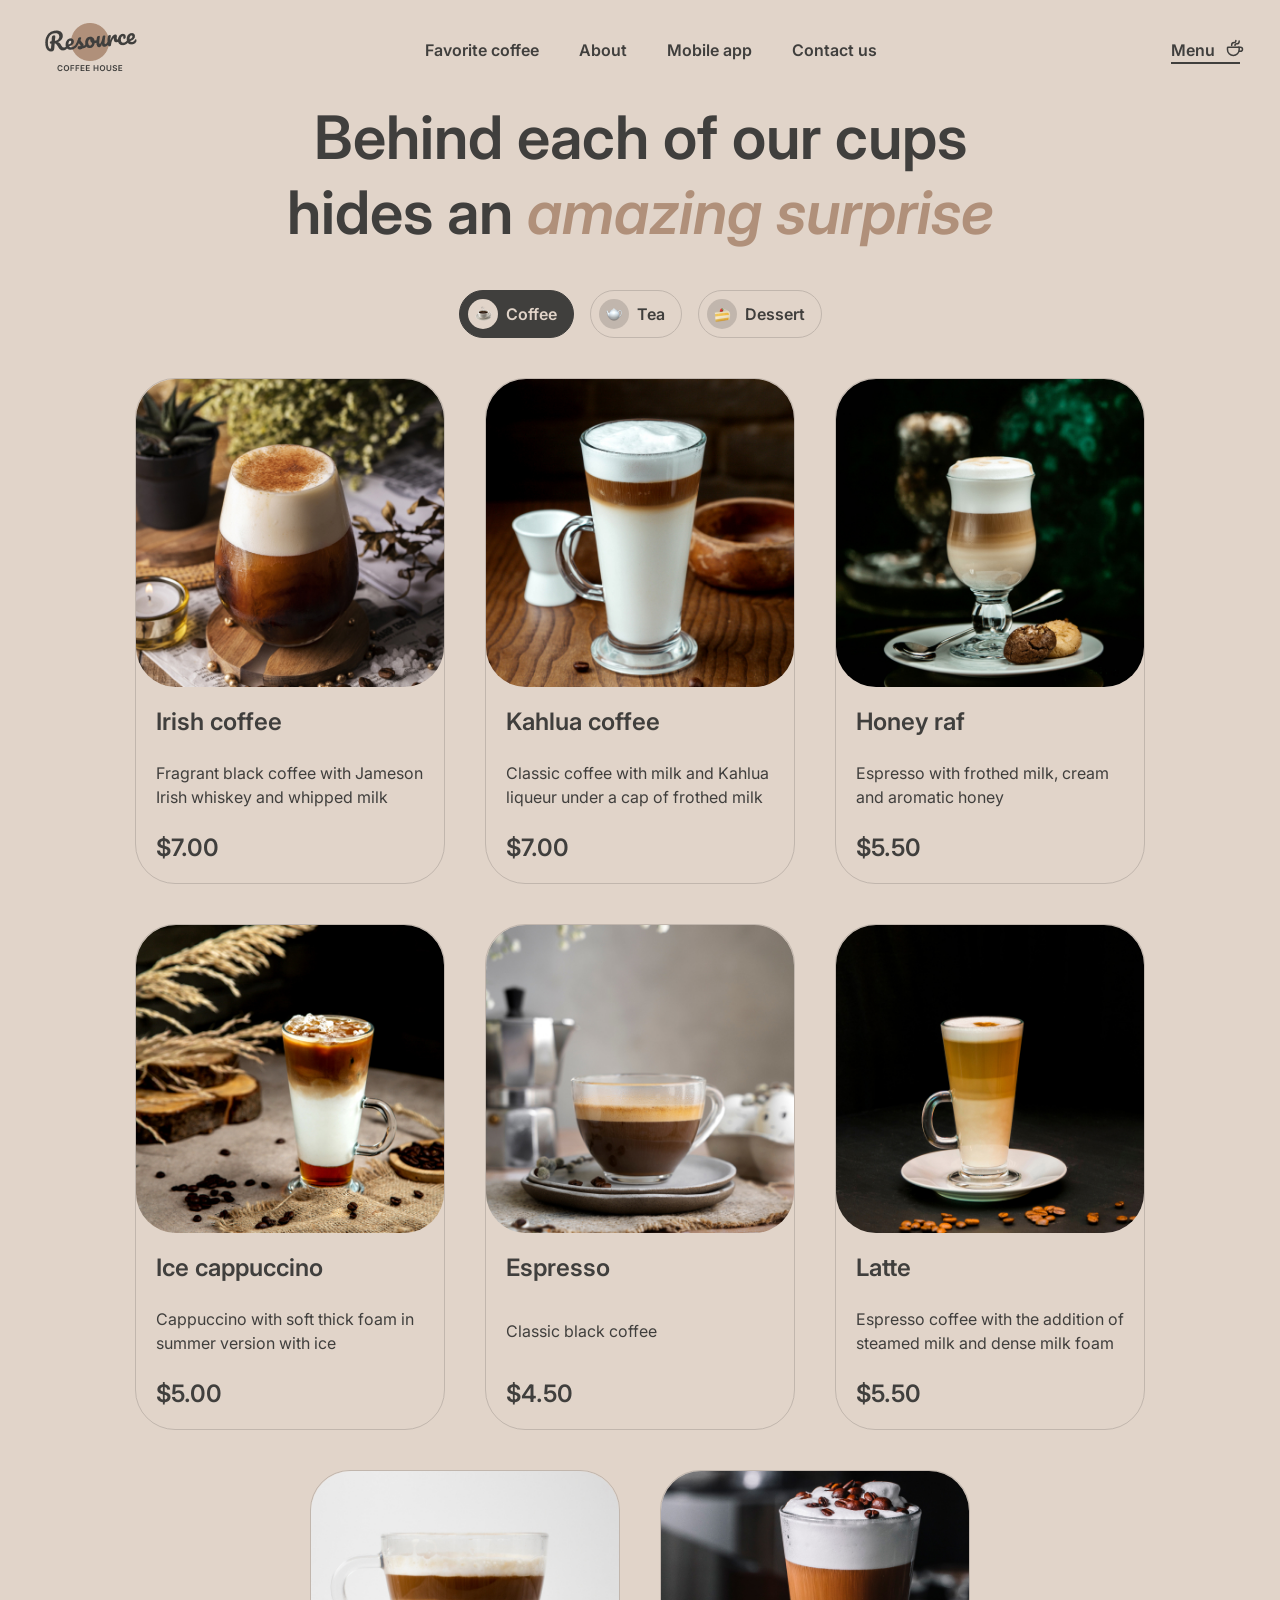
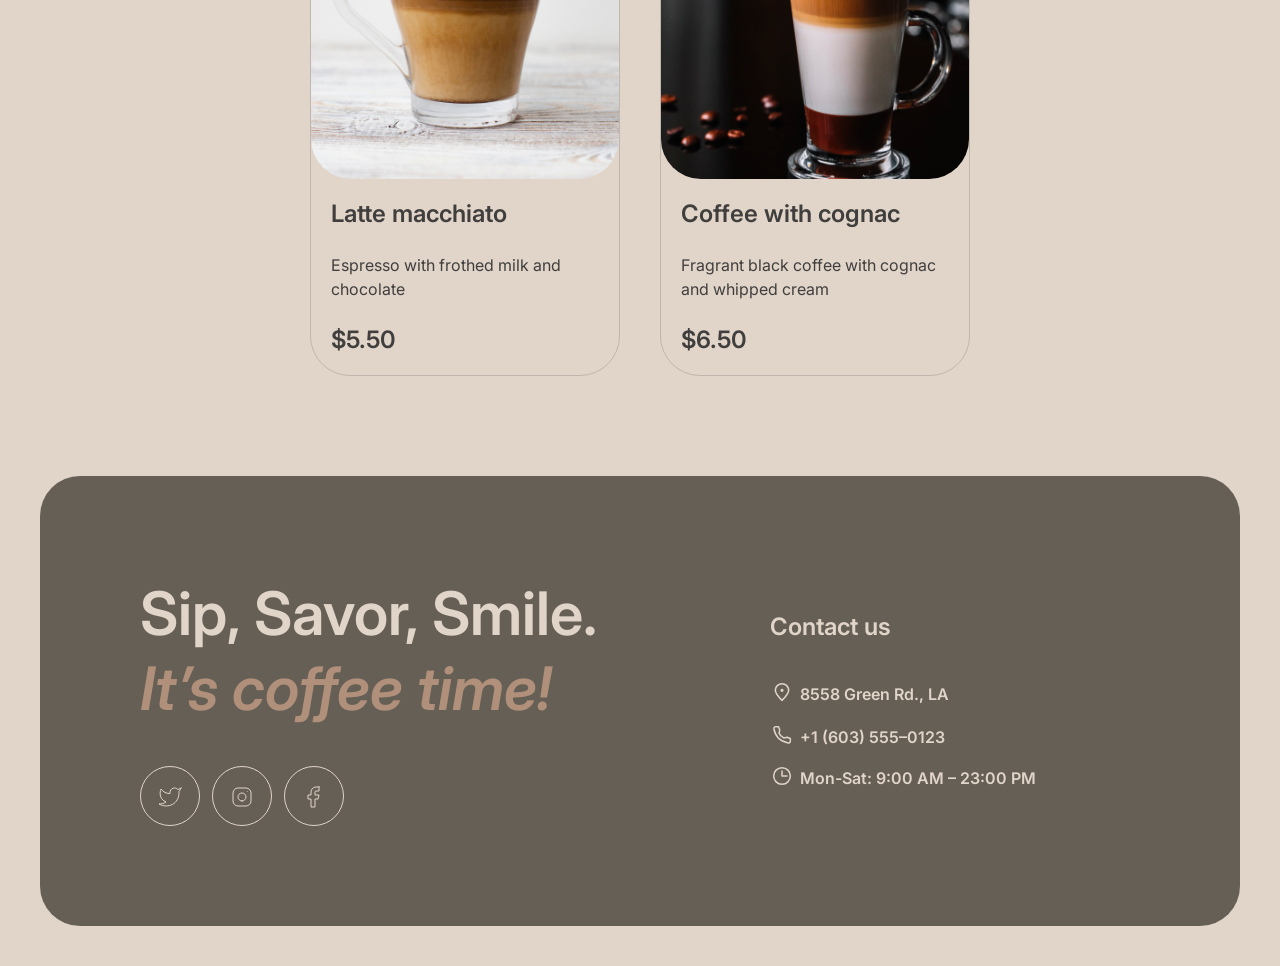
==== coffee-house/menu/index.html @ ae26bc32 "feat: add light theme" ====
<!DOCTYPE html>
<html lang="en">

<head>
    <meta charset="UTF-8">
    <meta name="viewport" content="width=device-width, initial-scale=1.0">
    <link rel="preconnect" href="https://fonts.googleapis.com">
    <link rel="preconnect" href="https://fonts.gstatic.com" crossorigin>
    <link href="https://fonts.googleapis.com/css2?family=Inter:wght@400;600&display=swap" rel="stylesheet">
    <link type="image/x-icon" href="images/favicon.ico" rel="shortcut icon">
    <title>Menu &gt; Coffee</title>
    <link rel="stylesheet" href="css/style.css">
    <link rel="stylesheet" href="css/normalize.css">
</head>

<body>
    <header class="header">
        <div class="container header__inner">
            <a href="../index.html" class="logo">
                <img src="images/logo.png" alt="Main" class="logo__img">
            </a>
            <nav class="menu">
                <ul class="menu__list">
                    <li class="menu__list-item"><a href="../index.html#favorite" class="menu__list-link">Favorite
                            coffee</a></li>
                    <li class="menu__list-item"><a href="../index.html#about" class="menu__list-link">About</a></li>
                    <li class="menu__list-item"><a href="../index.html#app" class="menu__list-link">Mobile app</a></li>
                    <li class="menu__list-item"><a href="#contact" class="menu__list-link">Contact us</a></li>
                </ul>
            </nav>
            <ul class="burger__menu__list">
                <li class="burger__menu__list-item"><a href="../index.html#favorite" class="menu__list-link">Favorite
                        coffee</a></li>
                <li class="burger__menu__list-item"><a href="../index.html#about" class="menu__list-link">About</a></li>
                <li class="burger__menu__list-item"><a href="../index.html#app" class="menu__list-link">Mobile app</a>
                </li>
                <li class="burger__menu__list-item"><a href="#contact" class="menu__list-link">Contact us</a></li>
                <li class="burger__menu__list-item"><a href="./index.html" class="burger__menu-item">Menu <img
                            src="./images/coffee-cup.svg" alt="Cup" class="burger__menu-item-image"></a></li>
            </ul>
            <div class="menu-item-underline">Menu</div>
            <div class="hamburger">
                <div class="hamburger__line"></div>
                <div class="hamburger__line"></div>
            </div>
        </div>
    </header>
    <main class="main">
        <section class="main-offer">
            <div class="container">
                <div class="main-offer__content">
                    <div class="main-offer__content-item">
                        <h1 class="main-offer__title">Behind each of our cups hides an <span
                                class="important__title">amazing surprise</span></h1>
                    </div>
                    <div class="main-offer__content-item">
                        <div class="main-offer__content-item-tab-active coffee">
                            <div class="main-offer__content-item-tab-image-active"><img src="images/tab-item1.png"
                                    alt="Coffee"></div>
                            <div class="main-offer__content-item-text-active">Coffee</div>
                        </div>
                        <div class="main-offer__content-item-tab tea">
                            <div class="main-offer__content-item-tab-image">
                                <img src="images/tab-item2.png" alt="Tea">
                            </div>
                            <div class="main-offer__content-item-text">Tea</div>
                        </div>
                        <div class="main-offer__content-item-tab dessert">
                            <div class="main-offer__content-item-tab-image">
                                <img src="images/tab-item3.png" alt="Dessert">
                            </div>
                            <div class="main-offer__content-item-text">Dessert</div>
                        </div>
                    </div>
                </div>
            </div>
        </section>

        <section class="category">
            <div class="ref-navigation">
                <h2>category</h2>
            </div>
            <div class="container category__contents">
                <div class="category__content category__content-hide"> <!--
                    <div class="category__content-item">
                        <img class="category__content-item-image" src="images/coffee-1.jpg" alt="Product Image">
                        <div class="category__content-item-text">
                            <div class="category__content-item-title">Irish coffee</div>
                            <div class="category__content-item-description">Fragrant black coffee with Jameson Irish
                                whiskey and whipped milk</div>
                            <div class="category__content-item-price">$7.00</div>
                        </div>
                    </div>
                    <div class="category__content-item">
                        <img class="category__content-item-image" src="images/coffee-2.jpg" alt="Product Image">
                        <div class="category__content-item-text">
                            <div class="category__content-item-title">Kahlua coffee</div>
                            <div class="category__content-item-description">Classic coffee with milk and Kahlua liqueur under a cap of frothed milk</div>
                            <div class="category__content-item-price">$7.00</div>
                        </div>
                    </div>
                    <div class="category__content-item">
                        <img class="category__content-item-image" src="images/coffee-3.jpg" alt="Product Image">
                        <div class="category__content-item-text">
                            <div class="category__content-item-title">Honey raf</div>
                            <div class="category__content-item-description">Espresso with frothed milk, cream and aromatic honey</div>
                            <div class="category__content-item-price">$5.50</div>
                        </div>
                    </div>
                    <div class="category__content-item">
                        <img class="category__content-item-image" src="images/coffee-4.jpg" alt="Product Image">
                        <div class="category__content-item-text">
                            <div class="category__content-item-title">Ice cappuccino</div>
                            <div class="category__content-item-description">Cappuccino with soft thick foam in summer version with ice</div>
                            <div class="category__content-item-price">$5.00</div>
                        </div>

                    </div>
                    <div class="category__content-item">
                        <img class="category__content-item-image" src="images/coffee-5.jpg" alt="Product Image">
                        <div class="category__content-item-text">
                            <div class="category__content-item-title">Espresso</div>
                            <div class="category__content-item-description">Classic black coffee</div>
                            <div class="category__content-item-price">$4.50</div>
                        </div>

                    </div>
                    <div class="category__content-item">
                        <img class="category__content-item-image" src="images/coffee-6.jpg" alt="Product Image">
                        <div class="category__content-item-text">
                            <div class="category__content-item-title">Latte</div>
                            <div class="category__content-item-description">Espresso coffee with the addition of steamed milk and dense milk foam</div>
                            <div class="category__content-item-price">$5.50</div>
                        </div>
                    </div>
                    <div class="category__content-item">
                        <img class="category__content-item-image" src="images/coffee-7.jpg" alt="Product Image">
                        <div class="category__content-item-text">
                            <div class="category__content-item-title">Latte macchiato</div>
                            <div class="category__content-item-description">Espresso with frothed milk and chocolate</div>
                            <div class="category__content-item-price">$5.50</div>
                        </div>
                    </div>
                    <div class="category__content-item">
                        <img class="category__content-item-image" src="images/coffee-8.jpg" alt="Product Image">
                        <div class="category__content-item-text">
                            <div class="category__content-item-title">Coffee with cognac</div>
                            <div class="category__content-item-description">Fragrant black coffee with cognac and whipped cream</div>
                            <div class="category__content-item-price">$6.50</div>
                        </div>
                    </div>
                    -->
                </div>
                <div class="refresh-button">
                    <div class="refresh-button-link"><img src="images/refresh.png" alt="refresh"
                            class="refresh-button-image"></div>
                </div>
            </div>
        </section>
    </main>
    <footer class="footer">
        <div class="container"><a id="contact">
                <div class="ref-navigation">contact</div>
            </a>
            <div class="footer__inner">
                <div class="offer">
                    <h2 class="footer__title">Sip, Savor, Smile. <span class="important__title">It’s coffee
                            time!</span></h2>
                    <div>
                        <ul class="footer__social">
                            <li class="footer__social-item"><a href="#" class="footer__social-link"><img
                                        src="images/twitter.svg" alt="twitter" class="footer__social-img"></a></li>
                            <li class="footer__social-item"><a href="#" class="footer__social-link"><img
                                        src="images/instagram.svg" alt="instagram" class="footer__social-img"></a></li>
                            <li class="footer__social-item"><a href="#" class="footer__social-link"><img
                                        src="images/facebook.svg" alt="facebook" class="footer__social-img"></a></li>
                        </ul>
                    </div>
                </div>
                <div class="footer__contacts">
                    <div class="footer__title-contacts">Contact us</div>
                    <div class="footer__title-contacts-text">
                        <a href="https://www.google.com/maps?q=Green+Rd.,+LA" target="_blank"
                            class="address footer__contacts-item">8558 Green Rd., LA</a>
                        <a href="tel:+1(603)5550123"
                            class="phone footer__contacts-item">+1&nbsp;(603)&nbsp;555&ndash;0123</a>
                        <div class="schedule">Mon-Sat: 9:00 AM – 23:00 PM</div>
                    </div>
                </div>
            </div>
        </div>
    </footer>
    <div class="popup">
        <div class="popup__content">
            <div class="popup__image-container">
                <!-- <img src="./images/coffee-1.jpg" class="popup__image" alt="coffee"> -->
            </div>
            <div class="popup__description">
                <div class="popup__title">Kahlua coffee</div>
                <div class="popup__text">Classic coffee with milk and Kahlua liqueur under a cap of frothed milk</div>
                <div>Size</div>
                <div class="popup__sizes">
                    <div class="popup__size">S 200 ml</div>
                    <div class="popup__size">M 300 ml</div>
                    <div class="popup__size">L 400 ml</div>
                </div>
                <div>Additives</div>
                <div class="popup__additives">
                    <div class="popup__additive">1 Sugar</div>
                    <div class="popup__additive">2 Cinnamon</div>
                    <div class="popup__additive">3 Syrup</div>
                </div>
                <div class="popup__total">
                    <div>Total:</div>
                    <div class="popup__cost">$7.00</div>
                </div>
                <div class="popup__cost-info">
                    <img src="./images/info-empty.svg" alt="alert">
                    <div class="popup__cost-info-text">The cost is not final. Download our mobile app to see the final
                        price and place your order. Earn loyalty points and enjoy your favorite coffee with up to 20%
                        discount.
                    </div>
                </div>
                <div class="popup__close">Close</div>
            </div>
        </div>
    </div>
    <script src="./main.js"></script>
</body>

</html>
---- coffee-house/menu/css/style.css ----
html {
    box-sizing: border-box;
    scroll-behavior: smooth;
}

*,
*::after,
*::before {
    box-sizing: inherit;
}

body {
    color: #403F3D;
    font-size: 16px;
    font-family: 'Inter', sans-serif;
    font-weight: 400;
    line-height: 150%;
    word-wrap: break-word;
    background-color: #E1D4C9;
}

a {
    text-decoration: none;
    color: inherit;
}

ul {
    list-style: none;
    padding: 0;
    margin: 0;
}

.ref-navigation {
    display: none;
}

.container {
    max-width: 1440px;
    padding-left: 40px;
    padding-right: 40px;
    margin: 0 auto;
}

header {
    background-color: #E1D4C9;
    margin-top: 20px;
}

.header__inner {
    display: flex;
    justify-content: space-between;
    align-items: center;
    margin-bottom: 20px;
    max-height: 60px;
}

.menu__list {
    display: flex;
    justify-content: flex-start;
    gap: 40px;
    padding-right: 10px;
}

.menu__list-item {
    font-weight: 600;
}

.menu__list-link {
    position: relative;
    text-decoration: none;
}

.menu__list-link::after {
    content: '';
    position: absolute;
    bottom: 0;
    left: 0;
    width: 0;
    height: 2px;
    background-color: #403F3D;
    transition: width 0.3s ease;
    transform-origin: bottom right;
}

.menu__list-link:hover::after {
    width: 100%;
    transform-origin: bottom left;
}


.burger__menu__list {
    display: none;
}

.menu-item {
    font-weight: 600;
    position: relative;
    padding-right: 25px;
}

.menu-item::after {
    content: '';
    position: absolute;
    background-image: url(../images/coffee-cup.svg);
    width: 20px;
    height: 20px;
    right: -5px;
}

.menu-item::before {
    content: '';
    position: absolute;
    bottom: -2px;
    left: 0;
    width: 0;
    height: 2px;
    background-color: #403F3D;
    transition: width 0.3s ease;
}

.menu-item:hover::before {
    width: 100%;
}

.menu-item-underline {
    font-weight: 600;
    position: relative;
    padding-right: 25px;
}

.menu-item-underline::after {
    content: '';
    position: absolute;
    background-image: url(../images/coffee-cup.svg);
    width: 20px;
    height: 20px;
    right: -5px;
}

.menu-item-underline::before {
    content: '';
    position: absolute;
    bottom: -2px;
    left: 0;
    width: 100%;
    height: 2px;
    background-color: #403F3D;
}

.footer__inner {
    display: flex;
    align-items: center;
    gap: 100px;
    background-color: #665F55;
    border-radius: 40px;
    padding: 100px;
    margin-top: 100px;
    margin-bottom: 40px;
}

.footer__contacts {
    display: flex;
    flex-direction: column;
    gap: 40px;
}

.offer {
    display: flex;
    flex-direction: column;
    gap: 40px;
    max-width: 530px;
}

.footer__title-contacts-text {
    display: flex;
    flex-direction: column;
    gap: 16px;
    padding-left: 30px;
}

.footer__contacts-item {
    color: #E1D4C9;
    font-size: 16px;
    font-weight: 600;
    line-height: 24px;
}

.schedule {
    color: #E1D4C9;
    font-size: 16px;
    font-weight: 600;
    line-height: 24px;
}

.footer__contacts-item::after {
    content: '';
    position: absolute;
    bottom: -2px;
    left: 0;
    width: 0%;
    height: 2px;
    background-color: #E1D4C9;
    transition: width 0.3s ease;
}

.footer__contacts-item:hover::after {
    width: 65%;
}

.address {
    position: relative;
    padding-bottom: 3px;
}

.address::before {
    content: '';
    position: absolute;
    background-image: url(../images/pin-alt.svg);
    width: 20px;
    height: 20px;
    left: -28px;
}

.phone {
    position: relative;
    padding-bottom: 1px;
}

.phone::before {
    content: '';
    position: absolute;
    background-image: url(../images/phone.svg);
    width: 20px;
    height: 20px;
    left: -28px;
}

.schedule {
    position: relative;
    padding-bottom: 1px;
}

.schedule::before {
    content: '';
    position: absolute;
    background-image: url(../images/clock.svg);
    width: 20px;
    height: 20px;
    left: -28px;
}

.footer__social {
    display: flex;
    gap: 12px;
}

.footer__social-item {
    border: 1px #E1D4C9 solid;
    border-radius: 50%;
    width: 60px;
    height: 60px;
    display: flex;
    align-items: center;
    justify-content: center;
}

.footer__social-img {
    width: 24px;
    height: 24px;
    object-fit: cover;
    vertical-align: middle;
}

.footer__title {
    font-size: 60px;
    font-weight: 600;
    color: #E1D4C9;
    font-size: 60px;
    line-height: 75px;
}

.footer__title-contacts {
    color: #E1D4C9;
    font-size: 24px;
    font-weight: 600;
    line-height: 30px;
}

.top {
    margin-left: 40px;
    margin-right: 40px;
}

.top__content {
    display: flex;
    flex-direction: column;
    justify-content: space-around;
    background-image: url(../images/53de184b52e70f8c6142237a41f29303.jpg);
    background-size: cover;
    background-repeat: no-repeat;
    background-position: center center;
    border-radius: 40px;
    padding: 100px;
    margin-bottom: 100px;
}

.top__content-item {
    max-width: 530px;
}

.top__title {
    color: #E1D4C9;
    font-size: 72px;
    font-weight: 600;
    line-height: 75.60px;
    padding-bottom: 40px;
}

.top__text {
    color: #E1D4C9;
    line-height: 24px;
    padding-bottom: 40px;
}

.top__button {
    max-width: 200px;
}

.important__title {
    color: #B0907A;
    font-style: italic;
    line-height: 75px;
}

.top__button {
    background: #E1D4C9;
    padding: 20px 78px;
    border-radius: 100px;
}

.favorite__title {
    color: #403F3D;
    font-size: 60px;
    font-weight: 600;
    line-height: 75.00px;
    padding-bottom: 40px;
}

.favorite__content {
    display: flex;
    flex-direction: column;
    align-items: center;
}

.favorite__slider {
    display: flex;
    flex-direction: row;
    align-items: center;
    gap: 40px;
}

.slider {
    display: flex;
    align-items: center;
    flex-direction: column;
    width: 1152px;
}

.slider-card {
    display: flex;
    flex-direction: column;
    align-items: center;
    width: 480px;
    gap: 20px;
}

.slider-card-item {
    display: flex;
    flex-direction: column;
    align-items: center;
    gap: 16px;
}

.slider-image {
    width: 480px;
    height: 480px;
}

.favorite__content {
    padding-bottom: 100px;
}

.favorite__slider-title {
    color: #403F3D;
    font-size: 24px;
    font-weight: 600;
    line-height: 30px;
}

.favorite__slider-description {
    color: #403F3D;
    font-size: 16px;
    font-weight: 400;
    line-height: 24px;
    text-align: center;
}

.favorite__slider-price {
    color: #403F3D;
    font-size: 24px;
    font-weight: 600;
    line-height: 30px;
}

.favorite__slider-arrow {
    border: 1px #665F55 solid;
    border-radius: 50%;
    width: 60px;
    height: 60px;
    display: flex;
    align-items: center;
    justify-content: center;
}

.favorite__slider-arrow-img {
    width: 24px;
    height: 24px;
    object-fit: cover;
}

.favorite__slider-controls {
    padding-top: 40px;
    display: flex;
    flex-direction: row;
    align-items: center;
    gap: 12px;
}

.favorite__slider-controls-item-active {
    width: 40px;
    height: 4px;
    background: #665F55;
    border-radius: 100px;
}


.favorite__slider-controls-item-inactive {
    width: 40px;
    height: 4px;
    background: #C1B6AD;
    border-radius: 100px;
}

.description__title {
    color: #403F3D;
    font-size: 60px;
    font-weight: 600;
    line-height: 75.00px;
    padding-bottom: 40px;
}

.gallery__title {
    display: none;
}

.gallery__list {
    display: grid;
    grid-template-columns: repeat(2, 1fr);
    grid-template-rows: repeat(7, 1fr);
    gap: 40px;
    grid-auto-flow: dense;
    height: 1060px;
    margin-bottom: 100px;
}

.gallery__list-item>img {
    width: 100%;
    height: 100%;
    object-fit: cover;
    border-radius: 20px;
}


.gallery__list-item:nth-child(1) {
    grid-row: span 4;
    grid-column: span 1;
}

.gallery__list-item:nth-child(2) {

    grid-row: span 3;
    grid-column: span 1;
}

.gallery__list-item:nth-child(3) {

    grid-row: span 4;
    grid-column: span 1;
}

.gallery__list-item:nth-child(4) {
    grid-row: span 3;
    grid-column: span 1;
}

.apps__description {
    display: flex;
    align-items: center;
    justify-content: center;
    gap: 100px;
}

.apps__description-item {
    display: flex;
    flex-direction: column;
    justify-content: space-around;
    gap: 40px;
}

.apps__description-title {
    color: #403F3D;
    font-size: 60px;
    font-weight: 600;
    line-height: 75.00px;
}

.apps__description-buttons {
    display: flex;
    gap: 20px;
}


.apps__description-buttons-item {
    display: flex;
    padding: 12px 20px;
    gap: 8px;
    border: 1px #403F3D solid;
    border-radius: 100px;
    width: 200px;
    height: 64px;
}

.apps__description-buttons-item-text {
    font-size: 10px;
    line-height: 14px;
}

.apps__description-buttons-item-text-items {
    display: flex;
    flex-direction: column;
}

.apps__description-buttons-item-text-name {
    font-size: 16px;
    line-height: 24px;
}



.main-offer__title {
    color: #403F3D;
    font-size: 60px;
    font-weight: 600;
    line-height: 75px;
    text-align: center;
    max-width: 800px;
}

.main-offer__content {
    display: flex;
    flex-direction: column;
    justify-content: space-between;
    gap: 40px;
    align-items: center;
    justify-content: center;
}

.main-offer__content-item {
    display: flex;
    gap: 16px;
}

.main-offer__content-item-tab-active {
    display: flex;
    padding: 8px 16px 8px 8px;
    gap: 8px;
    border: 1px #403F3D solid;
    background-color: #403F3D;
    border-radius: 100px;
    align-items: center;
    justify-content: center;
}

.main-offer__content-item-tab {
    display: flex;
    padding: 8px 16px 8px 8px;
    gap: 8px;
    border: 1px #C1B6AD solid;
    border-radius: 100px;
    align-items: center;
    justify-content: center;
}

.main-offer__content-item-tab-image-active {
    display: flex;
    align-items: center;
    padding: 3px 7px;
    background-color: #E1D4C9;
    border-radius: 50%;
    width: 30px;
    height: 30px;
}

.main-offer__content-item-tab-image {
    display: flex;
    align-items: center;
    padding: 3px 7px;
    background-color: #C1B6AD;
    border-radius: 50%;
    width: 30px;
    height: 30px;
}

.main-offer__content-item-text {
    color: #403F3D;
    font-size: 16px;
    font-weight: 600;
    line-height: 24px;
}

.main-offer__content-item-text-active {
    color: #E1D4C9;
    font-size: 16px;
    font-weight: 600;
    line-height: 24px;
}

.category__content {
    display: flex;
    flex-wrap: wrap;
    justify-content: center;
    gap: 40px;
    margin-top: 40px;
}

.category__content-item {
    display: flex;
    flex-wrap: wrap;
    flex-direction: column;
    width: 310px;
    height: 506px;
    border: 1px solid #C1B6AD;
    border-radius: 40px;
}

.category__content-item-image {
    width: 100%;
    max-height: 310px;
    object-fit: contain;
    border-radius: 40px
}

.category__content-item-text {
    padding: 20px;
    display: flex;
    flex-wrap: wrap;
    flex-direction: column;
    justify-content: space-between;
    flex-grow: 2;

}

.category__content-item-title {
    font-size: 24px;
    font-weight: 600;
    line-height: 30px;
}


.category__content-item-description {
    font-size: 16px;
    font-weight: 400;
    line-height: 24px;
    word-wrap: break-word
}

.category__content-item-price {
    font-size: 24px;
    font-weight: 600;
    line-height: 30px;
}

.category__contents {
    display: flex;
    flex-direction: column;
    align-items: center;
    gap: 40px;
}

.refresh-button {
    display: none;
    border: 1px #403F3D solid;
    border-radius: 50%;
    width: 60px;
    height: 60px;
    align-items: center;
    justify-content: center;
}

.refresh-button-image {
    width: 24px;
    height: 24px;
    vertical-align: middle;
}

.hamburger {
    display: none;
    width: 44px;
    height: 44px;
    border-radius: 50px;
    border: 1px #665F55 solid;
    flex-direction: column;
    justify-content: center;
    align-items: center;
    gap: 8px;
}

.hamburger__line {
    width: 16px;
    height: 2px;
    background-color: #403F3D;
    border-radius: 5px;
    transition: transform 0.5s ease;
}

@media(max-width: 1200px) {
    .apps__description {
        flex-direction: column;
    }
}

@media(max-width:900px) {
    .footer__inner {
        flex-direction: column;
        align-items: flex-start;
    }

    .apps__description-item-img {
        width: 100%;
    }

    .top__content {
        padding: 100px 60px;
    }

    .footer__inner {
        padding: 100px 60px;
    }

    .menu-button-item {
        display: flex;
        justify-content: center;
        gap: 8px;
    }

    .menu-button-image {
        opacity: 1;
        display: inline-block;
    }

    .gallery__list {
        display: grid;
        grid-template-columns: repeat(1, 1fr);
        grid-template-rows: repeat(8, 1fr);
        height: 1220px;
    }

    .gallery__list-item:nth-child(1) {
        grid-row: span 4;
        grid-column: span 1;
    }

    .gallery__list-item:nth-child(2) {
        display: none;
    }

    .gallery__list-item:nth-child(3) {

        grid-row: span 4;
        grid-column: span 1;
    }

    .gallery__list-item:nth-child(4) {
        display: none;
    }

    .footer__inner {
        padding: 103px 60px;
    }

    .category__content.show-all>div {
        display: flex;
    }

    .category__content-hide>div:nth-child(n+5) {
        display: none;
    }

    .refresh-button {
        display: flex;
    }
}

.popup {
    position: fixed;
    width: 100%;
    height: 100%;
    background-color: rgba(0, 0, 0, 0.8);
    top: 0;
    left: 0;
    padding: 30px;
    display: none;
}

.popup__content {
    display: flex;
    justify-content: center;
    padding: 16px;
    flex-direction: row;
    column-gap: 20px;
    max-width: 800px;
    margin: 140px auto;
    background-color: #e1d4c9;
    border-radius: 40px;
}

.popup__description {
    display: flex;
    flex-direction: column;
    flex: 1;
    row-gap: 20px;
}

.popup__image {
    max-height: 320px;
    object-fit: contain;
    border-radius: 40px;
    transition: all 0.3s;
}

.popup__title {
    font-size: 24px;
    font-weight: 600;
    line-height: 30px;
    word-wrap: break-word
}

.popup__total {
    display: flex;
    justify-content: space-between;
    font-size: 24px;
    font-weight: 600;
    line-height: 30px;
    word-wrap: break-word;
}

.popup__cost-info {
    display: flex;
    gap: 8px;
    align-items: flex-start;
}

.popup__cost-info-text {
    font-size: 10px;
    font-weight: 600;
    line-height: 14px;
    word-wrap: break-word
}
  
.popup__close {
    display: flex;
    align-items: center;
    justify-content: center;
    text-align: center;
    border: 1px #403F3D solid;
    border-radius: 100px;
    max-width: 438px;
    height: 44px;
    color: #403F3D;
    font-size: 16px;
    font-weight: 600;
    line-height: 24px;
}

.popup__sizes{
    display: flex;
    gap: 8px;
}

.popup__size{
    display: flex;
    gap: 8px;
    align-items: center;
    justify-content: center;
    text-align: center;
    border: 1px #403F3D solid;
    border-radius: 100px;
    width: 116px;
    height: 46px;
    color: #403F3D;
    font-size: 16px;
    font-weight: 600;
    line-height: 24px;
}

.popup__additives{
    display: flex;
    gap: 8px;
}

.popup__additive{
    display: flex;
    gap: 8px;
    align-items: center;
    justify-content: center;
    text-align: center;
    border: 1px #403F3D solid;
    border-radius: 100px;
    width: 116px;
    height: 46px;
    color: #403F3D;
    font-size: 16px;
    font-weight: 600;
    line-height: 24px;
}

@media(max-width:768px) {

    .menu__list,
    .menu-item {
        display: none;
    }

    .menu-item-underline {
        display: none;
    }

    .hamburger {
        display: flex;
    }

    .burger__menu__list {
        display: flex;
        flex-direction: column;
        align-items: center;
        position: fixed;
        height: 100vh;
        width: 100vw;
        top: 80px;
        padding-top: 60px;
        background-color: #E1D4C9;
        transition: all .5s ease;
        z-index: 1;
        gap: 60px;
        right: -1000px;
    }

    .burger__menu__list.menu_open {
        right: 0;
    }

    .burger__menu__list-item {
        font-size: 32px;
        font-style: normal;
        font-weight: 600;
        line-height: 125%;
        color: #403F3D;
    }

    .burger__menu-item-image {
        width: 40px;
        height: 40px;
        position: relative;
        left: 5px;
        top: 5px;
    }

    .hamburger__line-one-active {
        transform: rotate(45deg);

    }

    .hamburger__line-two-active {
        transform: rotate(-45deg);

    }

    .hamburger_open {
        gap: 0px;
        padding: 20px;
    }
}

@media(max-width:750px) {
    .favorite__slider-item {
        display: none;
    }

    .top__content {
        padding: 60px 16px;
    }

    .footer__inner {
        padding: 60px 16px;
    }
}

@media(max-width:400px) {
    .container {
        padding-left: 16px;
        padding-right: 16px;
    }

    .top__title {
        font-size: 42px;
        font-weight: 600;
        line-height: 48.30px;
    }

    .top__text {
        font-size: 16px;
        font-weight: 400;
        line-height: 24px;
    }

    .top__content-item {
        display: flex;
        flex-direction: column;
        gap: 40px;
    }

    .top__title,
    .top__text {
        padding-bottom: 0px;
    }

    .important__title {
        font-size: 42px;
        font-weight: 600;
        line-height: 48.30px;
    }

    .favorite__title {
        font-size: 32px;
        font-weight: 600;
        line-height: 40px;
    }

    .important__title {

        font-size: 32px;
        font-weight: 600;
        line-height: 40px;
    }

    .description__title {
        font-size: 32px;
        font-weight: 600;
        line-height: 40px;
    }

    .apps__description-title {
        font-size: 32px;
        font-weight: 600;
        line-height: 40px;
    }

    .apps__description-buttons {
        flex-direction: column;
    }

    .footer__title {

        font-size: 32px;
        font-weight: 600;
        line-height: 40px;
    }

    .main-offer__title {
        font-size: 32px;
        font-weight: 600;
        line-height: 40px;
    }

    .footer__inner {
        gap: 40px;
    }

    .main-offer__content-item {
        gap: 8px;
    }
}
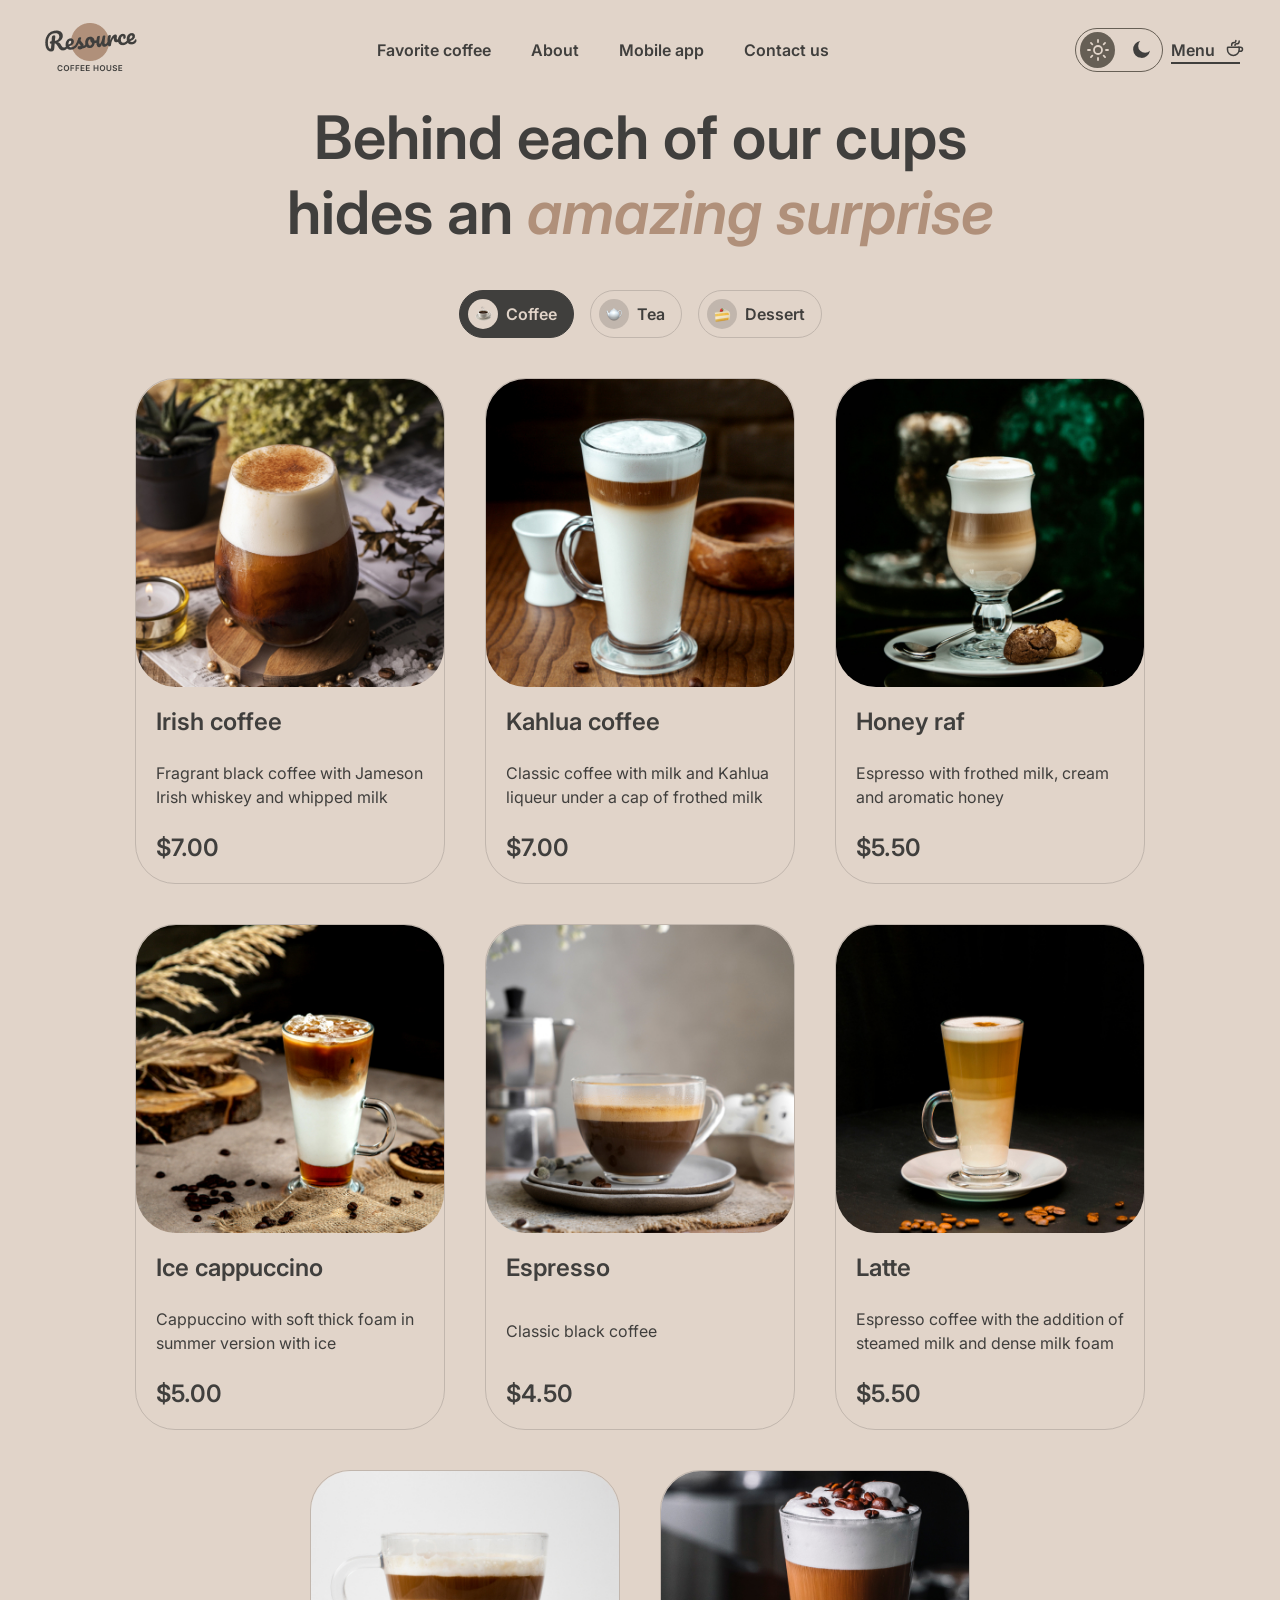
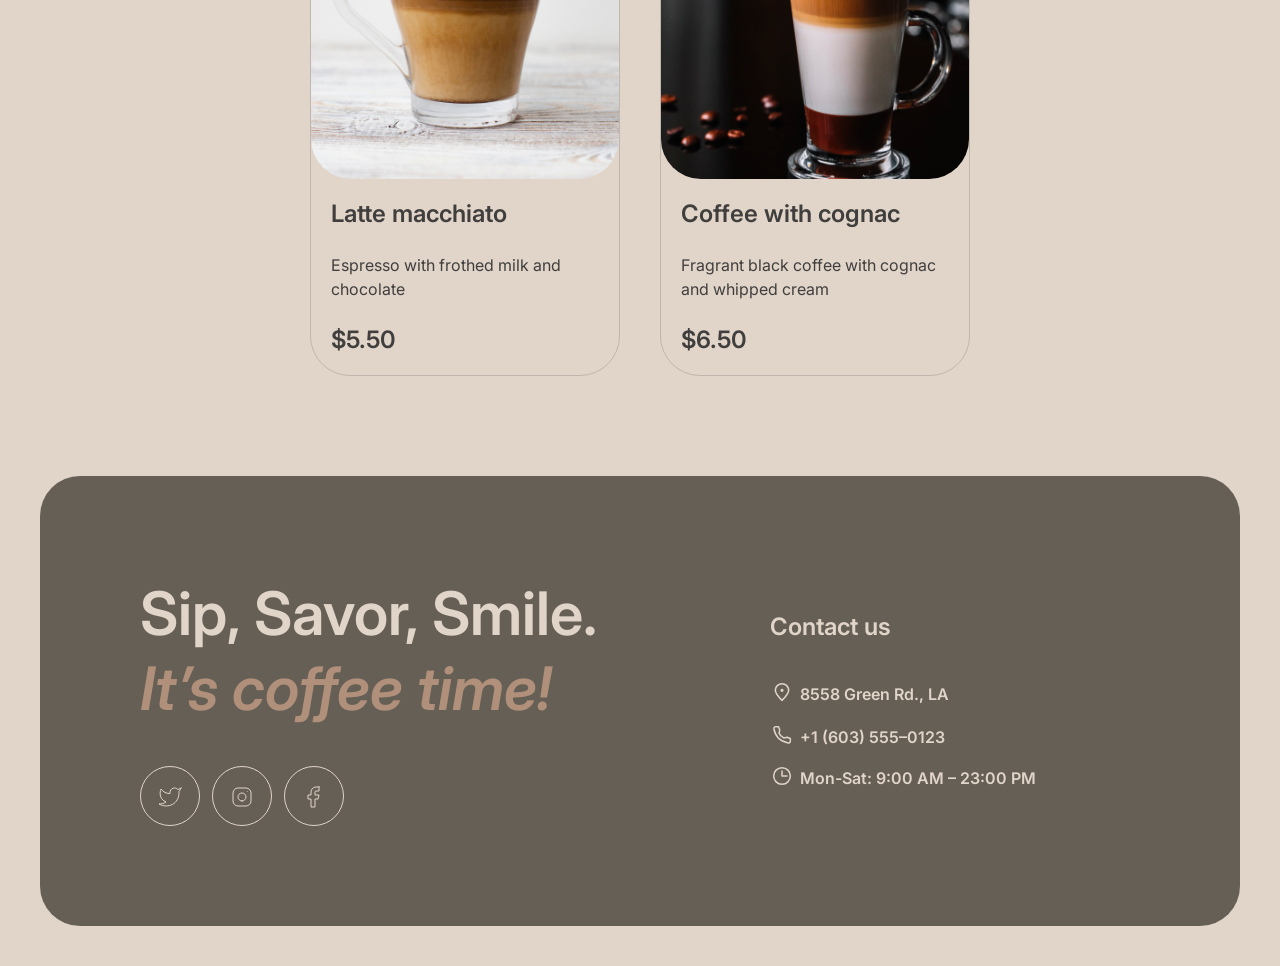
==== commit fb4a91be: "feat: add dark theme and toggle" ====
--- a/coffee-house/menu/index.html
+++ b/coffee-house/menu/index.html
@@ -4,6 +4,15 @@
 <head>
     <meta charset="UTF-8">
     <meta name="viewport" content="width=device-width, initial-scale=1.0">
+    <script>
+        (() => {
+            const theme = localStorage.getItem('coffee-house-theme');
+
+            if (theme === 'dark' || theme === 'light') {
+                document.documentElement.dataset.theme = theme;
+            }
+        })();
+    </script>
     <link rel="preconnect" href="https://fonts.googleapis.com">
     <link rel="preconnect" href="https://fonts.gstatic.com" crossorigin>
     <link href="https://fonts.googleapis.com/css2?family=Inter:wght@400;600&display=swap" rel="stylesheet">
@@ -17,7 +26,7 @@
     <header class="header">
         <div class="container header__inner">
             <a href="../index.html" class="logo">
-                <img src="images/logo.png" alt="Main" class="logo__img">
+                <img src="images/logo.png" data-logo-light="images/logo.png" data-logo-dark="../images/logo-dark.png" alt="Main" class="logo__img">
             </a>
             <nav class="menu">
                 <ul class="menu__list">
@@ -38,6 +47,19 @@
                 <li class="burger__menu__list-item"><a href="./index.html" class="burger__menu-item">Menu <img
                             src="./images/coffee-cup.svg" alt="Cup" class="burger__menu-item-image"></a></li>
             </ul>
+            <div class="theme-toggle" role="group" aria-label="Color theme">
+                <button class="theme-toggle__button" type="button" data-theme-toggle="light" aria-label="Use light theme" aria-pressed="true">
+                    <svg class="theme-toggle__icon" viewBox="0 0 24 24" aria-hidden="true">
+                        <circle cx="12" cy="12" r="4"></circle>
+                        <path d="M12 2v2M12 20v2M4.93 4.93l1.41 1.41M17.66 17.66l1.41 1.41M2 12h2M20 12h2M4.93 19.07l1.41-1.41M17.66 6.34l1.41-1.41"></path>
+                    </svg>
+                </button>
+                <button class="theme-toggle__button" type="button" data-theme-toggle="dark" aria-label="Use dark theme" aria-pressed="false">
+                    <svg class="theme-toggle__icon" viewBox="0 0 24 24" aria-hidden="true">
+                        <path d="M21 12.79A8.5 8.5 0 1 1 11.21 3 6.5 6.5 0 0 0 21 12.79z"></path>
+                    </svg>
+                </button>
+            </div>
             <div class="menu-item-underline">Menu</div>
             <div class="hamburger">
                 <div class="hamburger__line"></div>
@@ -225,7 +247,8 @@
             </div>
         </div>
     </div>
+    <script src="../theme.js"></script>
     <script src="./main.js"></script>
 </body>
 
-</html>+</html>
--- a/coffee-house/menu/css/style.css
+++ b/coffee-house/menu/css/style.css
@@ -1,3 +1,50 @@
+:root {
+    color-scheme: light;
+    --color-bg-primary: #E1D4C9;
+    --color-bg-elevated: #E1D4C9;
+    --color-text-primary: #403F3D;
+    --color-text-inverse: #E1D4C9;
+    --color-text-on-strong: #E1D4C9;
+    --color-accent: #B0907A;
+    --color-border-strong: #665F55;
+    --color-border-soft: #C1B6AD;
+    --color-footer-bg: #665F55;
+    --color-control-track: #C1B6AD;
+    --color-control-fill: #665F55;
+    --color-theme-toggle-bg: #E1D4C9;
+    --color-theme-toggle-border: #665F55;
+    --color-theme-toggle-active-bg: #665F55;
+    --color-theme-toggle-icon: #403F3D;
+    --color-theme-toggle-active-icon: #E1D4C9;
+    --color-tab-active-bg: #403F3D;
+    --color-tab-active-text: #E1D4C9;
+    --color-tab-active-icon-bg: #E1D4C9;
+    --color-overlay: rgba(0, 0, 0, 0.8);
+}
+
+html[data-theme="dark"] {
+    color-scheme: dark;
+    --color-bg-primary: #1F1D1B;
+    --color-bg-elevated: #1F1D1B;
+    --color-text-primary: #E8DED4;
+    --color-text-inverse: #F0E7DD;
+    --color-text-on-strong: #1F1D1B;
+    --color-accent: #D1A98C;
+    --color-border-strong: #BFAE9F;
+    --color-border-soft: #5A514A;
+    --color-footer-bg: #342F2A;
+    --color-control-track: #514941;
+    --color-control-fill: #D1A98C;
+    --color-theme-toggle-bg: #2B2825;
+    --color-theme-toggle-border: #665F55;
+    --color-theme-toggle-active-bg: #B0907A;
+    --color-theme-toggle-icon: #F0E7DD;
+    --color-theme-toggle-active-icon: #F0E7DD;
+    --color-tab-active-bg: #403F3D;
+    --color-tab-active-text: #E8DED4;
+    --color-tab-active-icon-bg: #665F55;
+    --color-overlay: rgba(0, 0, 0, 0.72);
+}
 html {
     box-sizing: border-box;
     scroll-behavior: smooth;
@@ -10,13 +57,16 @@
 }
 
 body {
-    color: #403F3D;
+    color: var(--color-text-primary);
     font-size: 16px;
     font-family: 'Inter', sans-serif;
     font-weight: 400;
     line-height: 150%;
     word-wrap: break-word;
-    background-color: #E1D4C9;
+    background-color: var(--color-bg-primary);
+    transition:
+        background-color 0.2s ease,
+        color 0.2s ease;
 }
 
 a {
@@ -42,16 +92,25 @@
 }
 
 header {
-    background-color: #E1D4C9;
+    background-color: var(--color-bg-elevated);
     margin-top: 20px;
+    transition:
+        background-color 0.2s ease,
+        color 0.2s ease;
 }
 
 .header__inner {
     display: flex;
-    justify-content: space-between;
+    justify-content: flex-start;
     align-items: center;
     margin-bottom: 20px;
     max-height: 60px;
+    gap: 20px;
+}
+
+.menu {
+    margin-left: auto;
+    margin-right: auto;
 }
 
 .menu__list {
@@ -59,6 +118,71 @@
     justify-content: flex-start;
     gap: 40px;
     padding-right: 10px;
+}
+
+.theme-toggle {
+    display: flex;
+    align-items: center;
+    gap: 8px;
+    width: 88px;
+    height: 44px;
+    padding: 4px;
+    border: 1px solid var(--color-theme-toggle-border);
+    border-radius: 100px;
+    background-color: var(--color-theme-toggle-bg);
+    transition:
+        background-color 0.2s ease,
+        border-color 0.2s ease;
+}
+
+.theme-toggle__button {
+    display: flex;
+    align-items: center;
+    justify-content: center;
+    width: 36px;
+    height: 36px;
+    padding: 0;
+    border: 0;
+    border-radius: 50%;
+    color: var(--color-theme-toggle-icon);
+    background-color: transparent;
+    cursor: pointer;
+    transition:
+        background-color 0.2s ease,
+        color 0.2s ease;
+}
+
+.theme-toggle__button-active {
+    color: var(--color-theme-toggle-active-icon);
+    background-color: var(--color-theme-toggle-active-bg);
+}
+
+.theme-toggle__button:focus-visible {
+    outline: 2px solid var(--color-accent);
+    outline-offset: 2px;
+}
+
+.theme-toggle__icon {
+    width: 24px;
+    height: 24px;
+    fill: none;
+    stroke: currentColor;
+    stroke-width: 1.8;
+    stroke-linecap: round;
+    stroke-linejoin: round;
+}
+
+.theme-toggle__button[data-theme-toggle="dark"] .theme-toggle__icon {
+    fill: currentColor;
+    stroke: none;
+}
+
+html[data-theme="dark"] .menu-item::after,
+html[data-theme="dark"] .menu-item-underline::after,
+html[data-theme="dark"] .burger__menu-item-image,
+html[data-theme="dark"] .refresh-button-image,
+html[data-theme="dark"] .popup__cost-info img {
+    filter: brightness(0) saturate(100%) invert(91%) sepia(11%) saturate(366%) hue-rotate(343deg) brightness(101%) contrast(89%);
 }
 
 .menu__list-item {
@@ -77,7 +201,7 @@
     left: 0;
     width: 0;
     height: 2px;
-    background-color: #403F3D;
+    background-color: var(--color-text-primary);
     transition: width 0.3s ease;
     transform-origin: bottom right;
 }
@@ -114,7 +238,7 @@
     left: 0;
     width: 0;
     height: 2px;
-    background-color: #403F3D;
+    background-color: var(--color-text-primary);
     transition: width 0.3s ease;
 }
 
@@ -126,6 +250,7 @@
     font-weight: 600;
     position: relative;
     padding-right: 25px;
+    margin-left: -12px;
 }
 
 .menu-item-underline::after {
@@ -144,14 +269,14 @@
     left: 0;
     width: 100%;
     height: 2px;
-    background-color: #403F3D;
+    background-color: var(--color-text-primary);
 }
 
 .footer__inner {
     display: flex;
     align-items: center;
     gap: 100px;
-    background-color: #665F55;
+    background-color: var(--color-footer-bg);
     border-radius: 40px;
     padding: 100px;
     margin-top: 100px;
@@ -179,14 +304,14 @@
 }
 
 .footer__contacts-item {
-    color: #E1D4C9;
+    color: var(--color-text-inverse);
     font-size: 16px;
     font-weight: 600;
     line-height: 24px;
 }
 
 .schedule {
-    color: #E1D4C9;
+    color: var(--color-text-inverse);
     font-size: 16px;
     font-weight: 600;
     line-height: 24px;
@@ -199,7 +324,7 @@
     left: 0;
     width: 0%;
     height: 2px;
-    background-color: #E1D4C9;
+    background-color: var(--color-text-inverse);
     transition: width 0.3s ease;
 }
 
@@ -255,7 +380,7 @@
 }
 
 .footer__social-item {
-    border: 1px #E1D4C9 solid;
+    border: 1px var(--color-text-inverse) solid;
     border-radius: 50%;
     width: 60px;
     height: 60px;
@@ -274,13 +399,13 @@
 .footer__title {
     font-size: 60px;
     font-weight: 600;
-    color: #E1D4C9;
+    color: var(--color-text-inverse);
     font-size: 60px;
     line-height: 75px;
 }
 
 .footer__title-contacts {
-    color: #E1D4C9;
+    color: var(--color-text-inverse);
     font-size: 24px;
     font-weight: 600;
     line-height: 30px;
@@ -309,7 +434,7 @@
 }
 
 .top__title {
-    color: #E1D4C9;
+    color: var(--color-text-inverse);
     font-size: 72px;
     font-weight: 600;
     line-height: 75.60px;
@@ -317,7 +442,7 @@
 }
 
 .top__text {
-    color: #E1D4C9;
+    color: var(--color-text-inverse);
     line-height: 24px;
     padding-bottom: 40px;
 }
@@ -327,19 +452,19 @@
 }
 
 .important__title {
-    color: #B0907A;
+    color: var(--color-accent);
     font-style: italic;
     line-height: 75px;
 }
 
 .top__button {
-    background: #E1D4C9;
+    background: var(--color-bg-primary);
     padding: 20px 78px;
     border-radius: 100px;
 }
 
 .favorite__title {
-    color: #403F3D;
+    color: var(--color-text-primary);
     font-size: 60px;
     font-weight: 600;
     line-height: 75.00px;
@@ -391,14 +516,14 @@
 }
 
 .favorite__slider-title {
-    color: #403F3D;
+    color: var(--color-text-primary);
     font-size: 24px;
     font-weight: 600;
     line-height: 30px;
 }
 
 .favorite__slider-description {
-    color: #403F3D;
+    color: var(--color-text-primary);
     font-size: 16px;
     font-weight: 400;
     line-height: 24px;
@@ -406,14 +531,14 @@
 }
 
 .favorite__slider-price {
-    color: #403F3D;
+    color: var(--color-text-primary);
     font-size: 24px;
     font-weight: 600;
     line-height: 30px;
 }
 
 .favorite__slider-arrow {
-    border: 1px #665F55 solid;
+    border: 1px var(--color-border-strong) solid;
     border-radius: 50%;
     width: 60px;
     height: 60px;
@@ -439,7 +564,7 @@
 .favorite__slider-controls-item-active {
     width: 40px;
     height: 4px;
-    background: #665F55;
+    background: var(--color-control-fill);
     border-radius: 100px;
 }
 
@@ -447,12 +572,12 @@
 .favorite__slider-controls-item-inactive {
     width: 40px;
     height: 4px;
-    background: #C1B6AD;
+    background: var(--color-control-track);
     border-radius: 100px;
 }
 
 .description__title {
-    color: #403F3D;
+    color: var(--color-text-primary);
     font-size: 60px;
     font-weight: 600;
     line-height: 75.00px;
@@ -518,7 +643,7 @@
 }
 
 .apps__description-title {
-    color: #403F3D;
+    color: var(--color-text-primary);
     font-size: 60px;
     font-weight: 600;
     line-height: 75.00px;
@@ -534,7 +659,7 @@
     display: flex;
     padding: 12px 20px;
     gap: 8px;
-    border: 1px #403F3D solid;
+    border: 1px var(--color-text-primary) solid;
     border-radius: 100px;
     width: 200px;
     height: 64px;
@@ -558,7 +683,7 @@
 
 
 .main-offer__title {
-    color: #403F3D;
+    color: var(--color-text-primary);
     font-size: 60px;
     font-weight: 600;
     line-height: 75px;
@@ -584,8 +709,8 @@
     display: flex;
     padding: 8px 16px 8px 8px;
     gap: 8px;
-    border: 1px #403F3D solid;
-    background-color: #403F3D;
+    border: 1px var(--color-tab-active-bg) solid;
+    background-color: var(--color-tab-active-bg);
     border-radius: 100px;
     align-items: center;
     justify-content: center;
@@ -595,7 +720,7 @@
     display: flex;
     padding: 8px 16px 8px 8px;
     gap: 8px;
-    border: 1px #C1B6AD solid;
+    border: 1px var(--color-border-soft) solid;
     border-radius: 100px;
     align-items: center;
     justify-content: center;
@@ -605,7 +730,7 @@
     display: flex;
     align-items: center;
     padding: 3px 7px;
-    background-color: #E1D4C9;
+    background-color: var(--color-tab-active-icon-bg);
     border-radius: 50%;
     width: 30px;
     height: 30px;
@@ -615,21 +740,21 @@
     display: flex;
     align-items: center;
     padding: 3px 7px;
-    background-color: #C1B6AD;
+    background-color: var(--color-border-soft);
     border-radius: 50%;
     width: 30px;
     height: 30px;
 }
 
 .main-offer__content-item-text {
-    color: #403F3D;
+    color: var(--color-text-primary);
     font-size: 16px;
     font-weight: 600;
     line-height: 24px;
 }
 
 .main-offer__content-item-text-active {
-    color: #E1D4C9;
+    color: var(--color-tab-active-text);
     font-size: 16px;
     font-weight: 600;
     line-height: 24px;
@@ -649,7 +774,7 @@
     flex-direction: column;
     width: 310px;
     height: 506px;
-    border: 1px solid #C1B6AD;
+    border: 1px solid var(--color-border-soft);
     border-radius: 40px;
 }
 
@@ -699,7 +824,7 @@
 
 .refresh-button {
     display: none;
-    border: 1px #403F3D solid;
+    border: 1px var(--color-text-primary) solid;
     border-radius: 50%;
     width: 60px;
     height: 60px;
@@ -718,7 +843,7 @@
     width: 44px;
     height: 44px;
     border-radius: 50px;
-    border: 1px #665F55 solid;
+    border: 1px var(--color-border-strong) solid;
     flex-direction: column;
     justify-content: center;
     align-items: center;
@@ -728,7 +853,7 @@
 .hamburger__line {
     width: 16px;
     height: 2px;
-    background-color: #403F3D;
+    background-color: var(--color-text-primary);
     border-radius: 5px;
     transition: transform 0.5s ease;
 }
@@ -815,7 +940,7 @@
     position: fixed;
     width: 100%;
     height: 100%;
-    background-color: rgba(0, 0, 0, 0.8);
+    background-color: var(--color-overlay);
     top: 0;
     left: 0;
     padding: 30px;
@@ -830,7 +955,7 @@
     column-gap: 20px;
     max-width: 800px;
     margin: 140px auto;
-    background-color: #e1d4c9;
+    background-color: var(--color-bg-elevated);
     border-radius: 40px;
 }
 
@@ -882,11 +1007,11 @@
     align-items: center;
     justify-content: center;
     text-align: center;
-    border: 1px #403F3D solid;
+    border: 1px var(--color-text-primary) solid;
     border-radius: 100px;
     max-width: 438px;
     height: 44px;
-    color: #403F3D;
+    color: var(--color-text-primary);
     font-size: 16px;
     font-weight: 600;
     line-height: 24px;
@@ -903,11 +1028,11 @@
     align-items: center;
     justify-content: center;
     text-align: center;
-    border: 1px #403F3D solid;
+    border: 1px var(--color-text-primary) solid;
     border-radius: 100px;
     width: 116px;
     height: 46px;
-    color: #403F3D;
+    color: var(--color-text-primary);
     font-size: 16px;
     font-weight: 600;
     line-height: 24px;
@@ -924,11 +1049,11 @@
     align-items: center;
     justify-content: center;
     text-align: center;
-    border: 1px #403F3D solid;
+    border: 1px var(--color-text-primary) solid;
     border-radius: 100px;
     width: 116px;
     height: 46px;
-    color: #403F3D;
+    color: var(--color-text-primary);
     font-size: 16px;
     font-weight: 600;
     line-height: 24px;
@@ -958,7 +1083,7 @@
         width: 100vw;
         top: 80px;
         padding-top: 60px;
-        background-color: #E1D4C9;
+        background-color: var(--color-bg-elevated);
         transition: all .5s ease;
         z-index: 1;
         gap: 60px;
@@ -974,7 +1099,7 @@
         font-style: normal;
         font-weight: 600;
         line-height: 125%;
-        color: #403F3D;
+        color: var(--color-text-primary);
     }
 
     .burger__menu-item-image {
@@ -1099,4 +1224,4 @@
     .main-offer__content-item {
         gap: 8px;
     }
-}+}
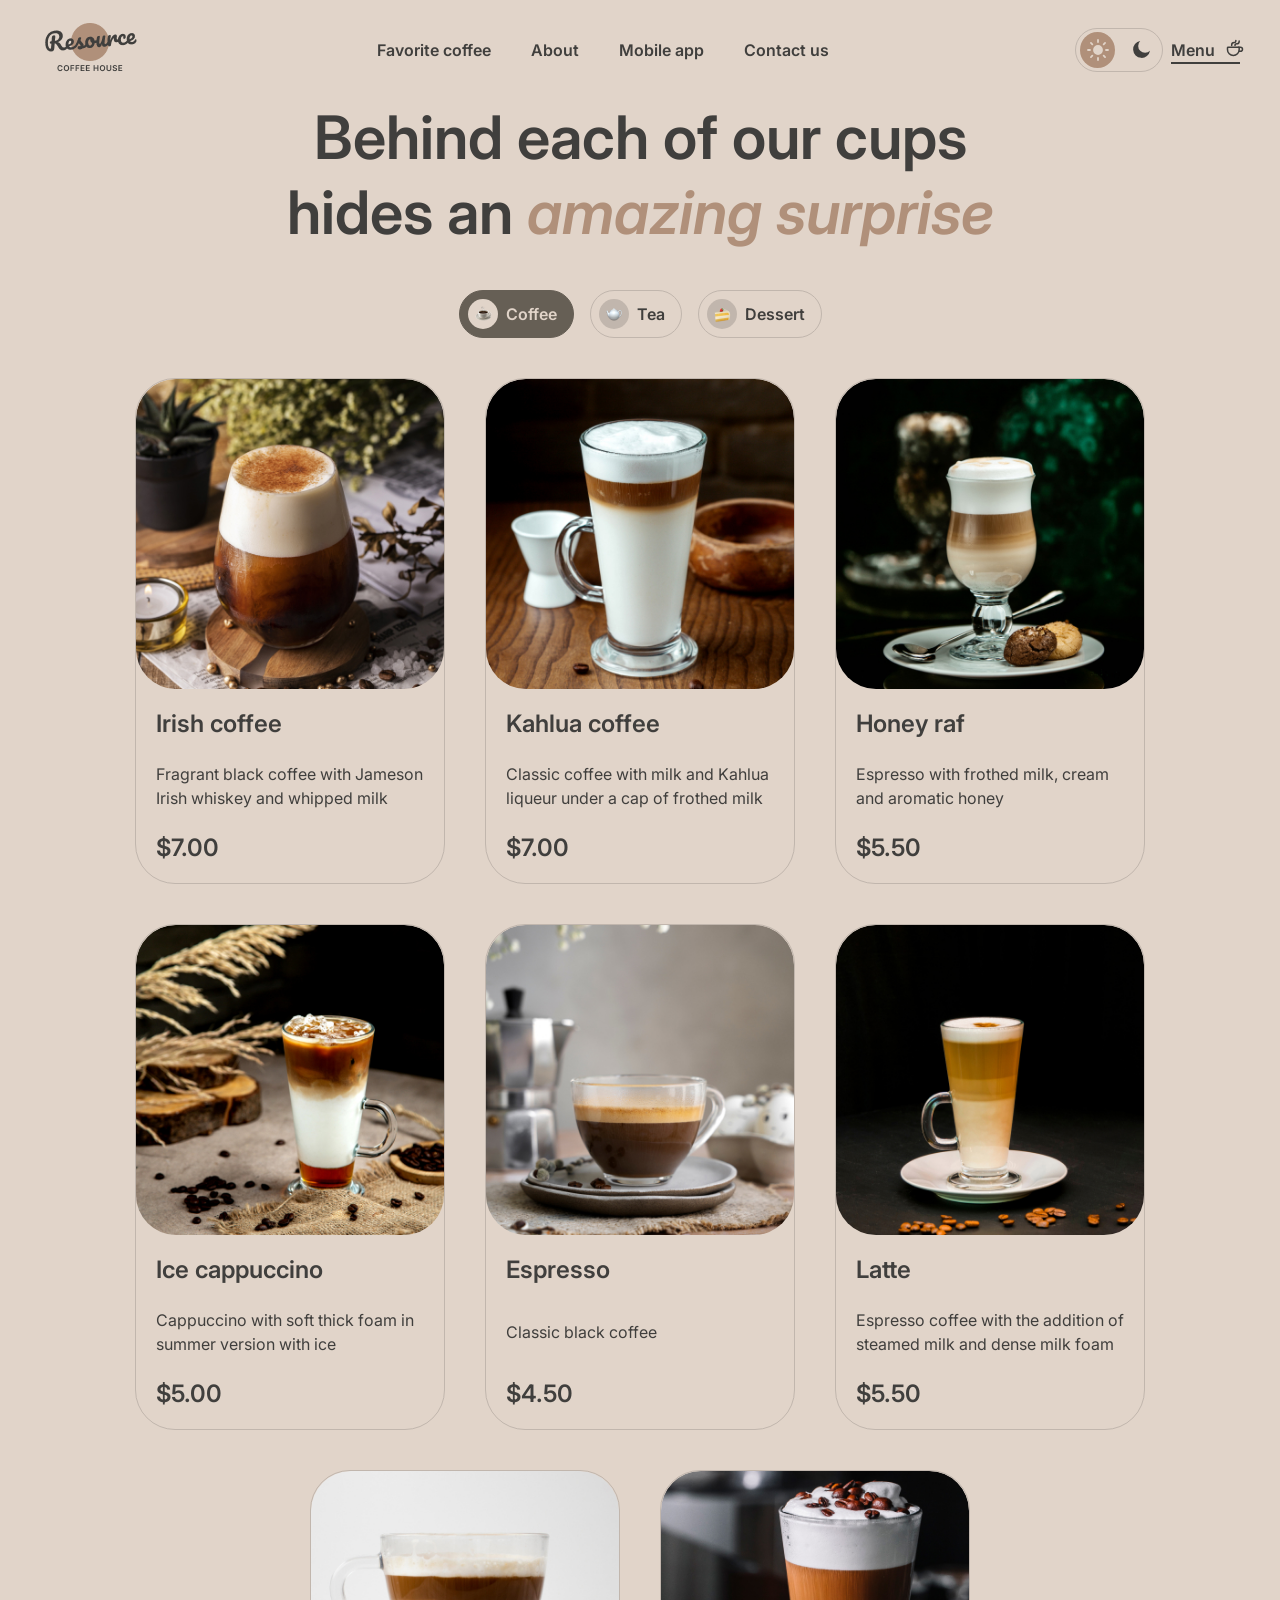
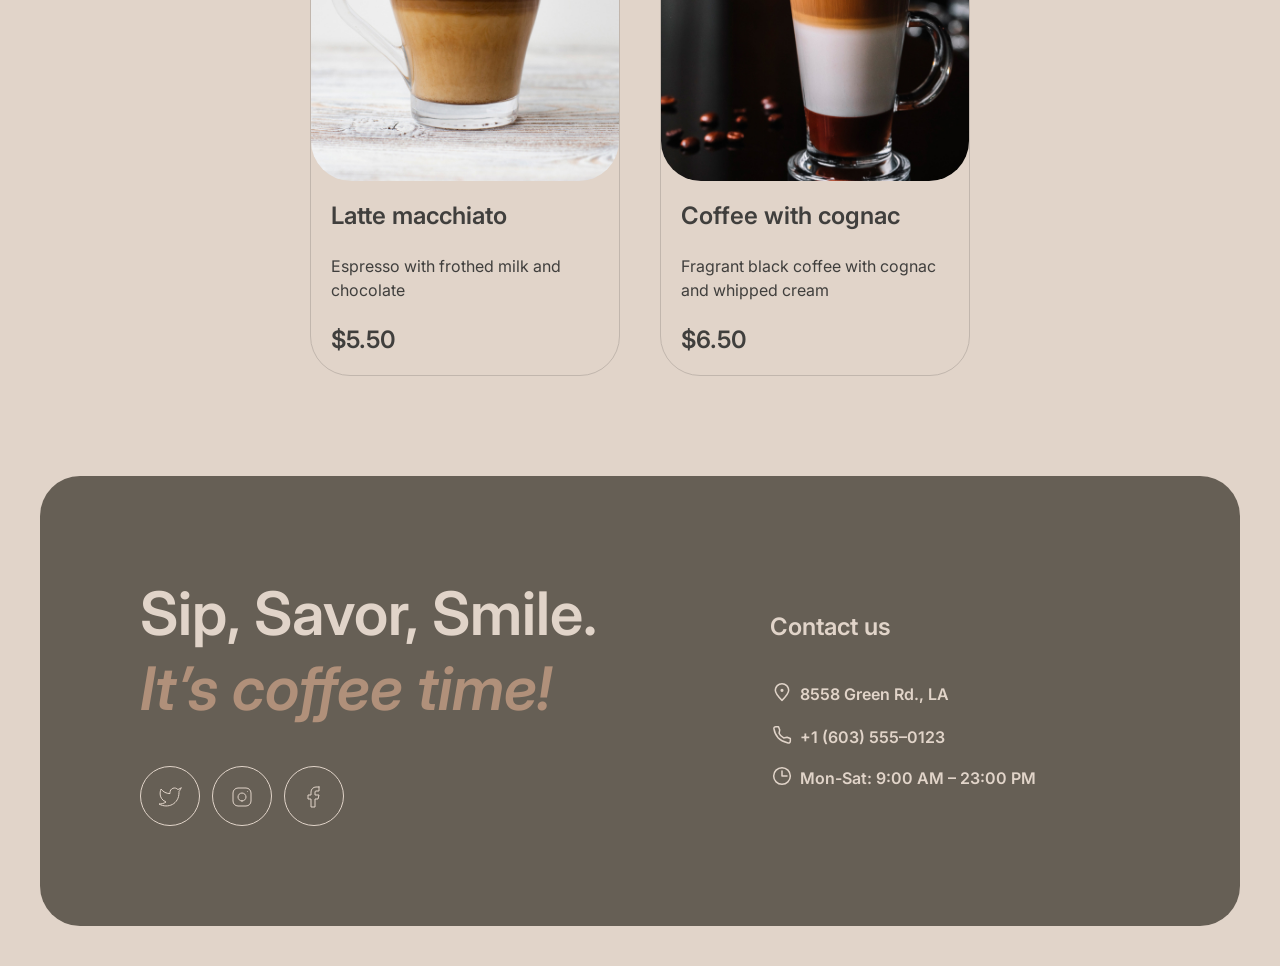
==== commit 6c5ab507: "feat: change styles popup" ====
--- a/coffee-house/menu/index.html
+++ b/coffee-house/menu/index.html
@@ -222,15 +222,15 @@
                 <div class="popup__text">Classic coffee with milk and Kahlua liqueur under a cap of frothed milk</div>
                 <div>Size</div>
                 <div class="popup__sizes">
-                    <div class="popup__size">S 200 ml</div>
-                    <div class="popup__size">M 300 ml</div>
-                    <div class="popup__size">L 400 ml</div>
+                    <div class="popup__size"><span class="popup__option-label">S</span>200 ml</div>
+                    <div class="popup__size"><span class="popup__option-label">M</span>300 ml</div>
+                    <div class="popup__size"><span class="popup__option-label">L</span>400 ml</div>
                 </div>
                 <div>Additives</div>
                 <div class="popup__additives">
-                    <div class="popup__additive">1 Sugar</div>
-                    <div class="popup__additive">2 Cinnamon</div>
-                    <div class="popup__additive">3 Syrup</div>
+                    <div class="popup__additive"><span class="popup__option-label">1</span>Sugar</div>
+                    <div class="popup__additive"><span class="popup__option-label">2</span>Cinnamon</div>
+                    <div class="popup__additive"><span class="popup__option-label">3</span>Syrup</div>
                 </div>
                 <div class="popup__total">
                     <div>Total:</div>
--- a/coffee-house/menu/css/style.css
+++ b/coffee-house/menu/css/style.css
@@ -12,11 +12,11 @@
     --color-control-track: #C1B6AD;
     --color-control-fill: #665F55;
     --color-theme-toggle-bg: #E1D4C9;
-    --color-theme-toggle-border: #665F55;
-    --color-theme-toggle-active-bg: #665F55;
+    --color-theme-toggle-border: #C1B6AD;
+    --color-theme-toggle-active-bg: #B0907A;
     --color-theme-toggle-icon: #403F3D;
     --color-theme-toggle-active-icon: #E1D4C9;
-    --color-tab-active-bg: #403F3D;
+    --color-tab-active-bg: #665F55;
     --color-tab-active-text: #E1D4C9;
     --color-tab-active-icon-bg: #E1D4C9;
     --color-overlay: rgba(0, 0, 0, 0.8);
@@ -45,6 +45,7 @@
     --color-tab-active-icon-bg: #665F55;
     --color-overlay: rgba(0, 0, 0, 0.72);
 }
+
 html {
     box-sizing: border-box;
     scroll-behavior: smooth;
@@ -69,6 +70,10 @@
         color 0.2s ease;
 }
 
+body.scroll-lock {
+    overflow: hidden;
+}
+
 a {
     text-decoration: none;
     color: inherit;
@@ -177,6 +182,10 @@
     stroke: none;
 }
 
+.theme-toggle__button[data-theme-toggle="light"] .theme-toggle__icon circle {
+    fill: currentColor;
+}
+
 html[data-theme="dark"] .menu-item::after,
 html[data-theme="dark"] .menu-item-underline::after,
 html[data-theme="dark"] .burger__menu-item-image,
@@ -776,13 +785,15 @@
     height: 506px;
     border: 1px solid var(--color-border-soft);
     border-radius: 40px;
+    overflow: hidden;
 }
 
 .category__content-item-image {
+    display: block;
     width: 100%;
-    max-height: 310px;
-    object-fit: contain;
-    border-radius: 40px
+    height: 310px;
+    object-fit: cover;
+    border-radius: 40px;
 }
 
 .category__content-item-text {
@@ -1001,7 +1012,7 @@
     line-height: 14px;
     word-wrap: break-word
 }
-  
+
 .popup__close {
     display: flex;
     align-items: center;
@@ -1015,14 +1026,16 @@
     font-size: 16px;
     font-weight: 600;
     line-height: 24px;
-}
-
-.popup__sizes{
-    display: flex;
+    flex-shrink: 0;
+}
+
+.popup__sizes {
+    display: flex;
+    flex-wrap: wrap;
     gap: 8px;
 }
 
-.popup__size{
+.popup__size {
     display: flex;
     gap: 8px;
     align-items: center;
@@ -1038,12 +1051,34 @@
     line-height: 24px;
 }
 
-.popup__additives{
-    display: flex;
+.popup__size:first-child {
+    border-color: var(--color-border-strong);
+    color: var(--color-text-inverse);
+    background-color: var(--color-border-strong);
+}
+
+.popup__option-label {
+    display: flex;
+    align-items: center;
+    justify-content: center;
+    width: 30px;
+    height: 30px;
+    border-radius: 100%;
+    background-color: var(--color-border-soft);
+    color: var(--color-text-primary);
+}
+
+.popup__size:first-child .popup__option-label {
+    background-color: var(--color-bg-primary);
+}
+
+.popup__additives {
+    display: flex;
+    flex-wrap: wrap;
     gap: 8px;
 }
 
-.popup__additive{
+.popup__additive {
     display: flex;
     gap: 8px;
     align-items: center;
@@ -1126,6 +1161,22 @@
     }
 }
 
+@media(max-width:767px) {
+    .popup {
+        padding-left: 5px;
+        padding-right: 5px;
+    }
+
+    .popup__content {
+        margin-left: 0;
+        margin-right: 0;
+    }
+
+    .popup__image-container {
+        display: none;
+    }
+}
+
 @media(max-width:750px) {
     .favorite__slider-item {
         display: none;
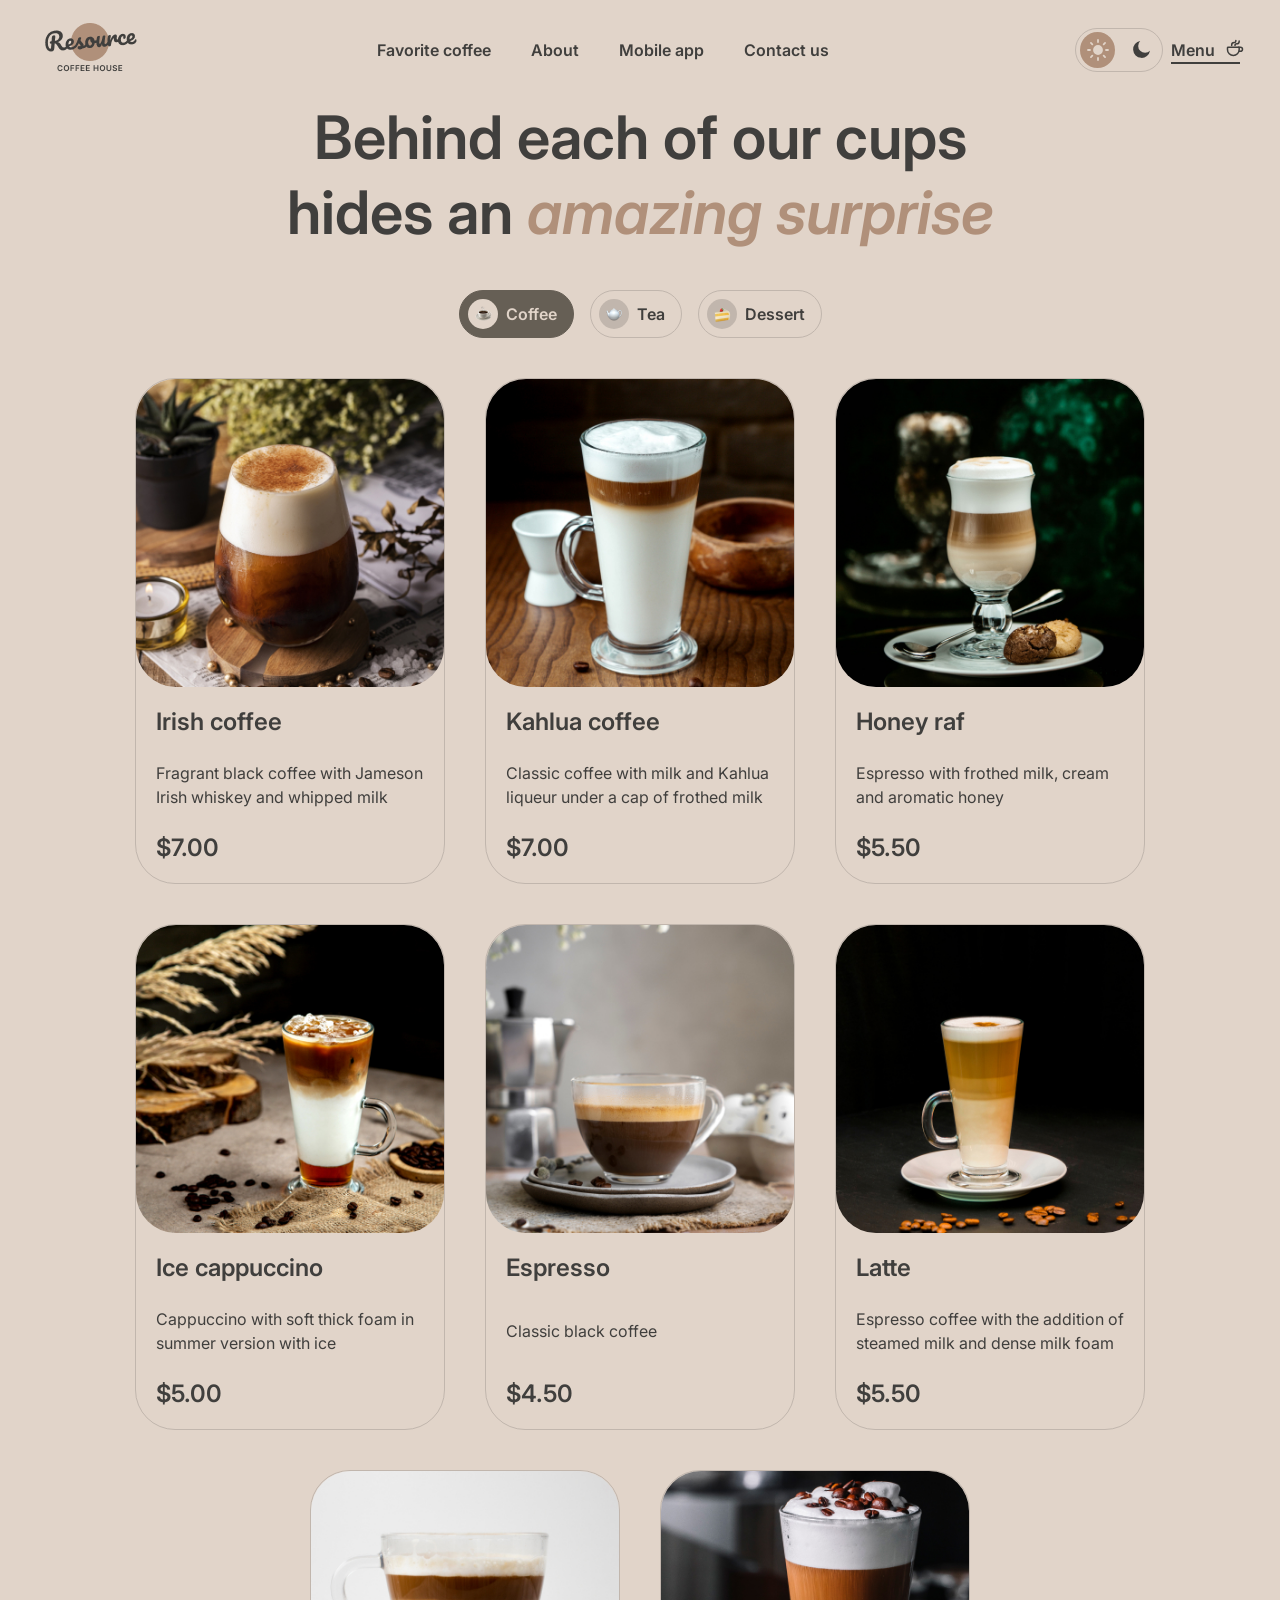
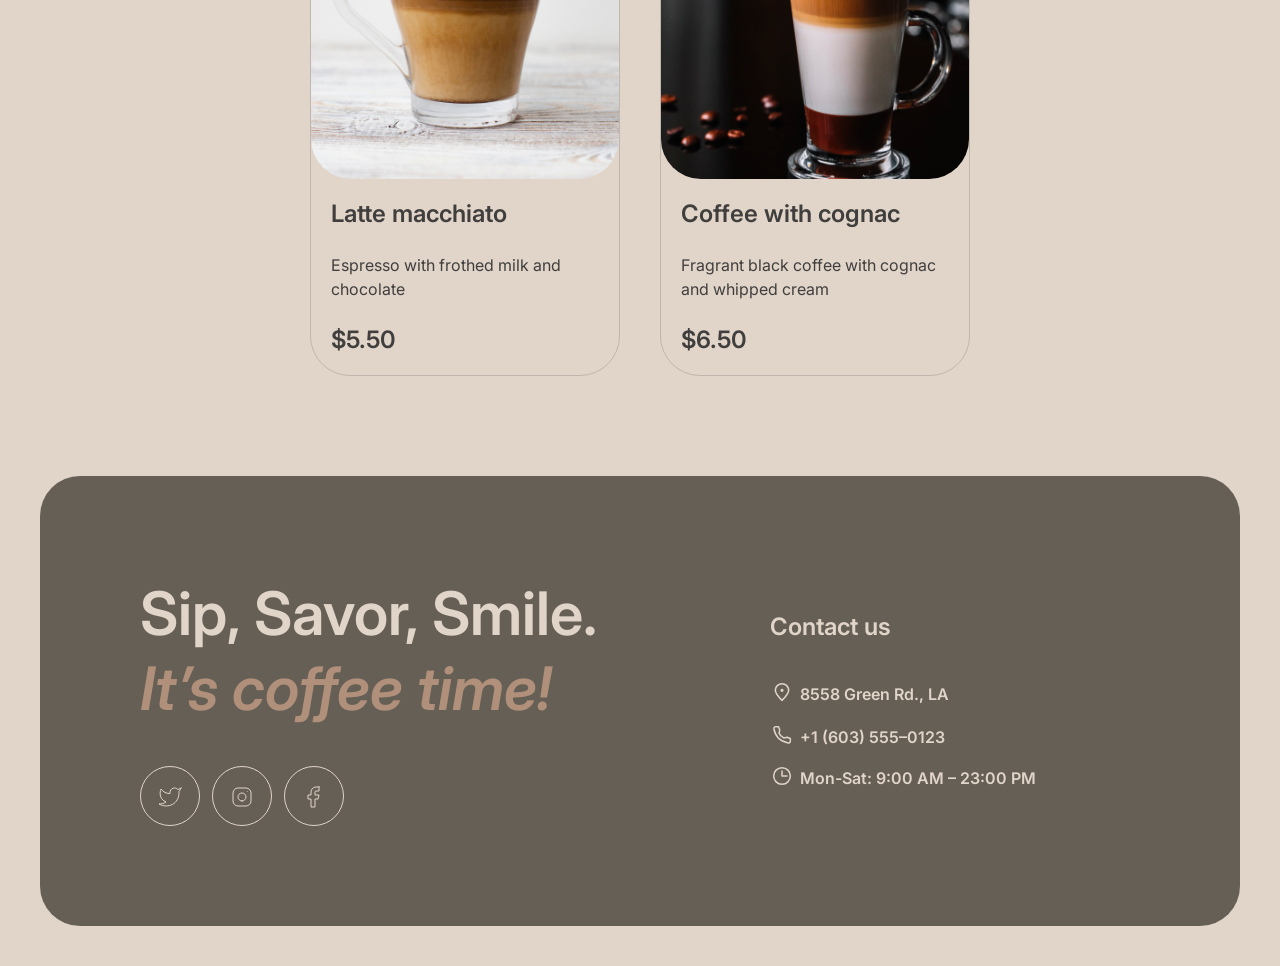
==== commit 697c9782: "Merge de86d2e2ecd5a54d9484137b9291ba60fc474e0c into 38fbefccdf5864d913aafa9ea6ecda7a5bca7d98" ====
--- a/coffee-house/menu/index.html
+++ b/coffee-house/menu/index.html
@@ -26,7 +26,7 @@
     <header class="header">
         <div class="container header__inner">
             <a href="../index.html" class="logo">
-                <img src="images/logo.png" data-logo-light="images/logo.png" data-logo-dark="../images/logo-dark.png" alt="Main" class="logo__img">
+                <img src="images/logo.png" data-logo-light="images/logo.png" data-logo-dark="../images/logo-dark.png" alt="Resource Coffee House logo" class="logo__img">
             </a>
             <nav class="menu">
                 <ul class="menu__list">
@@ -45,7 +45,7 @@
                 </li>
                 <li class="burger__menu__list-item"><a href="#contact" class="menu__list-link">Contact us</a></li>
                 <li class="burger__menu__list-item"><a href="./index.html" class="burger__menu-item">Menu <img
-                            src="./images/coffee-cup.svg" alt="Cup" class="burger__menu-item-image"></a></li>
+                            src="./images/coffee-cup.svg" alt="Coffee cup menu icon" class="burger__menu-item-image"></a></li>
             </ul>
             <div class="theme-toggle" role="group" aria-label="Color theme">
                 <button class="theme-toggle__button" type="button" data-theme-toggle="light" aria-label="Use light theme" aria-pressed="true">
@@ -105,7 +105,7 @@
             <div class="container category__contents">
                 <div class="category__content category__content-hide"> <!--
                     <div class="category__content-item">
-                        <img class="category__content-item-image" src="images/coffee-1.jpg" alt="Product Image">
+                        <img class="category__content-item-image" src="images/coffee-1.jpg" alt="Irish coffee">
                         <div class="category__content-item-text">
                             <div class="category__content-item-title">Irish coffee</div>
                             <div class="category__content-item-description">Fragrant black coffee with Jameson Irish
@@ -114,7 +114,7 @@
                         </div>
                     </div>
                     <div class="category__content-item">
-                        <img class="category__content-item-image" src="images/coffee-2.jpg" alt="Product Image">
+                        <img class="category__content-item-image" src="images/coffee-2.jpg" alt="Kahlua coffee">
                         <div class="category__content-item-text">
                             <div class="category__content-item-title">Kahlua coffee</div>
                             <div class="category__content-item-description">Classic coffee with milk and Kahlua liqueur under a cap of frothed milk</div>
@@ -122,7 +122,7 @@
                         </div>
                     </div>
                     <div class="category__content-item">
-                        <img class="category__content-item-image" src="images/coffee-3.jpg" alt="Product Image">
+                        <img class="category__content-item-image" src="images/coffee-3.jpg" alt="Honey raf">
                         <div class="category__content-item-text">
                             <div class="category__content-item-title">Honey raf</div>
                             <div class="category__content-item-description">Espresso with frothed milk, cream and aromatic honey</div>
@@ -130,7 +130,7 @@
                         </div>
                     </div>
                     <div class="category__content-item">
-                        <img class="category__content-item-image" src="images/coffee-4.jpg" alt="Product Image">
+                        <img class="category__content-item-image" src="images/coffee-4.jpg" alt="Ice cappuccino">
                         <div class="category__content-item-text">
                             <div class="category__content-item-title">Ice cappuccino</div>
                             <div class="category__content-item-description">Cappuccino with soft thick foam in summer version with ice</div>
@@ -139,7 +139,7 @@
 
                     </div>
                     <div class="category__content-item">
-                        <img class="category__content-item-image" src="images/coffee-5.jpg" alt="Product Image">
+                        <img class="category__content-item-image" src="images/coffee-5.jpg" alt="Espresso">
                         <div class="category__content-item-text">
                             <div class="category__content-item-title">Espresso</div>
                             <div class="category__content-item-description">Classic black coffee</div>
@@ -148,7 +148,7 @@
 
                     </div>
                     <div class="category__content-item">
-                        <img class="category__content-item-image" src="images/coffee-6.jpg" alt="Product Image">
+                        <img class="category__content-item-image" src="images/coffee-6.jpg" alt="Latte">
                         <div class="category__content-item-text">
                             <div class="category__content-item-title">Latte</div>
                             <div class="category__content-item-description">Espresso coffee with the addition of steamed milk and dense milk foam</div>
@@ -156,7 +156,7 @@
                         </div>
                     </div>
                     <div class="category__content-item">
-                        <img class="category__content-item-image" src="images/coffee-7.jpg" alt="Product Image">
+                        <img class="category__content-item-image" src="images/coffee-7.jpg" alt="Latte macchiato">
                         <div class="category__content-item-text">
                             <div class="category__content-item-title">Latte macchiato</div>
                             <div class="category__content-item-description">Espresso with frothed milk and chocolate</div>
@@ -164,7 +164,7 @@
                         </div>
                     </div>
                     <div class="category__content-item">
-                        <img class="category__content-item-image" src="images/coffee-8.jpg" alt="Product Image">
+                        <img class="category__content-item-image" src="images/coffee-8.jpg" alt="Coffee with cognac">
                         <div class="category__content-item-text">
                             <div class="category__content-item-title">Coffee with cognac</div>
                             <div class="category__content-item-description">Fragrant black coffee with cognac and whipped cream</div>
@@ -174,7 +174,7 @@
                     -->
                 </div>
                 <div class="refresh-button">
-                    <div class="refresh-button-link"><img src="images/refresh.png" alt="refresh"
+                    <div class="refresh-button-link"><img src="images/refresh.png" alt="Load more products"
                             class="refresh-button-image"></div>
                 </div>
             </div>
@@ -215,29 +215,29 @@
     <div class="popup">
         <div class="popup__content">
             <div class="popup__image-container">
-                <!-- <img src="./images/coffee-1.jpg" class="popup__image" alt="coffee"> -->
+                <!-- <img src="./images/coffee-1.jpg" class="popup__image" alt="Irish coffee"> -->
             </div>
             <div class="popup__description">
                 <div class="popup__title">Kahlua coffee</div>
                 <div class="popup__text">Classic coffee with milk and Kahlua liqueur under a cap of frothed milk</div>
                 <div>Size</div>
                 <div class="popup__sizes">
-                    <div class="popup__size"><span class="popup__option-label">S</span>200 ml</div>
-                    <div class="popup__size"><span class="popup__option-label">M</span>300 ml</div>
-                    <div class="popup__size"><span class="popup__option-label">L</span>400 ml</div>
+                    <div class="popup__size">S 200 ml</div>
+                    <div class="popup__size">M 300 ml</div>
+                    <div class="popup__size">L 400 ml</div>
                 </div>
                 <div>Additives</div>
                 <div class="popup__additives">
-                    <div class="popup__additive"><span class="popup__option-label">1</span>Sugar</div>
-                    <div class="popup__additive"><span class="popup__option-label">2</span>Cinnamon</div>
-                    <div class="popup__additive"><span class="popup__option-label">3</span>Syrup</div>
+                    <div class="popup__additive">1 Sugar</div>
+                    <div class="popup__additive">2 Cinnamon</div>
+                    <div class="popup__additive">3 Syrup</div>
                 </div>
                 <div class="popup__total">
                     <div>Total:</div>
                     <div class="popup__cost">$7.00</div>
                 </div>
                 <div class="popup__cost-info">
-                    <img src="./images/info-empty.svg" alt="alert">
+                    <img src="./images/info-empty.svg" alt="Price information">
                     <div class="popup__cost-info-text">The cost is not final. Download our mobile app to see the final
                         price and place your order. Earn loyalty points and enjoy your favorite coffee with up to 20%
                         discount.
--- a/coffee-house/menu/css/style.css
+++ b/coffee-house/menu/css/style.css
@@ -70,10 +70,6 @@
         color 0.2s ease;
 }
 
-body.scroll-lock {
-    overflow: hidden;
-}
-
 a {
     text-decoration: none;
     color: inherit;
@@ -785,15 +781,13 @@
     height: 506px;
     border: 1px solid var(--color-border-soft);
     border-radius: 40px;
-    overflow: hidden;
 }
 
 .category__content-item-image {
-    display: block;
     width: 100%;
-    height: 310px;
-    object-fit: cover;
-    border-radius: 40px;
+    max-height: 310px;
+    object-fit: contain;
+    border-radius: 40px
 }
 
 .category__content-item-text {
@@ -1026,12 +1020,10 @@
     font-size: 16px;
     font-weight: 600;
     line-height: 24px;
-    flex-shrink: 0;
 }
 
 .popup__sizes {
     display: flex;
-    flex-wrap: wrap;
     gap: 8px;
 }
 
@@ -1051,30 +1043,8 @@
     line-height: 24px;
 }
 
-.popup__size:first-child {
-    border-color: var(--color-border-strong);
-    color: var(--color-text-inverse);
-    background-color: var(--color-border-strong);
-}
-
-.popup__option-label {
-    display: flex;
-    align-items: center;
-    justify-content: center;
-    width: 30px;
-    height: 30px;
-    border-radius: 100%;
-    background-color: var(--color-border-soft);
-    color: var(--color-text-primary);
-}
-
-.popup__size:first-child .popup__option-label {
-    background-color: var(--color-bg-primary);
-}
-
 .popup__additives {
     display: flex;
-    flex-wrap: wrap;
     gap: 8px;
 }
 
@@ -1161,22 +1131,6 @@
     }
 }
 
-@media(max-width:767px) {
-    .popup {
-        padding-left: 5px;
-        padding-right: 5px;
-    }
-
-    .popup__content {
-        margin-left: 0;
-        margin-right: 0;
-    }
-
-    .popup__image-container {
-        display: none;
-    }
-}
-
 @media(max-width:750px) {
     .favorite__slider-item {
         display: none;
@@ -1275,4 +1229,4 @@
     .main-offer__content-item {
         gap: 8px;
     }
-}
+}
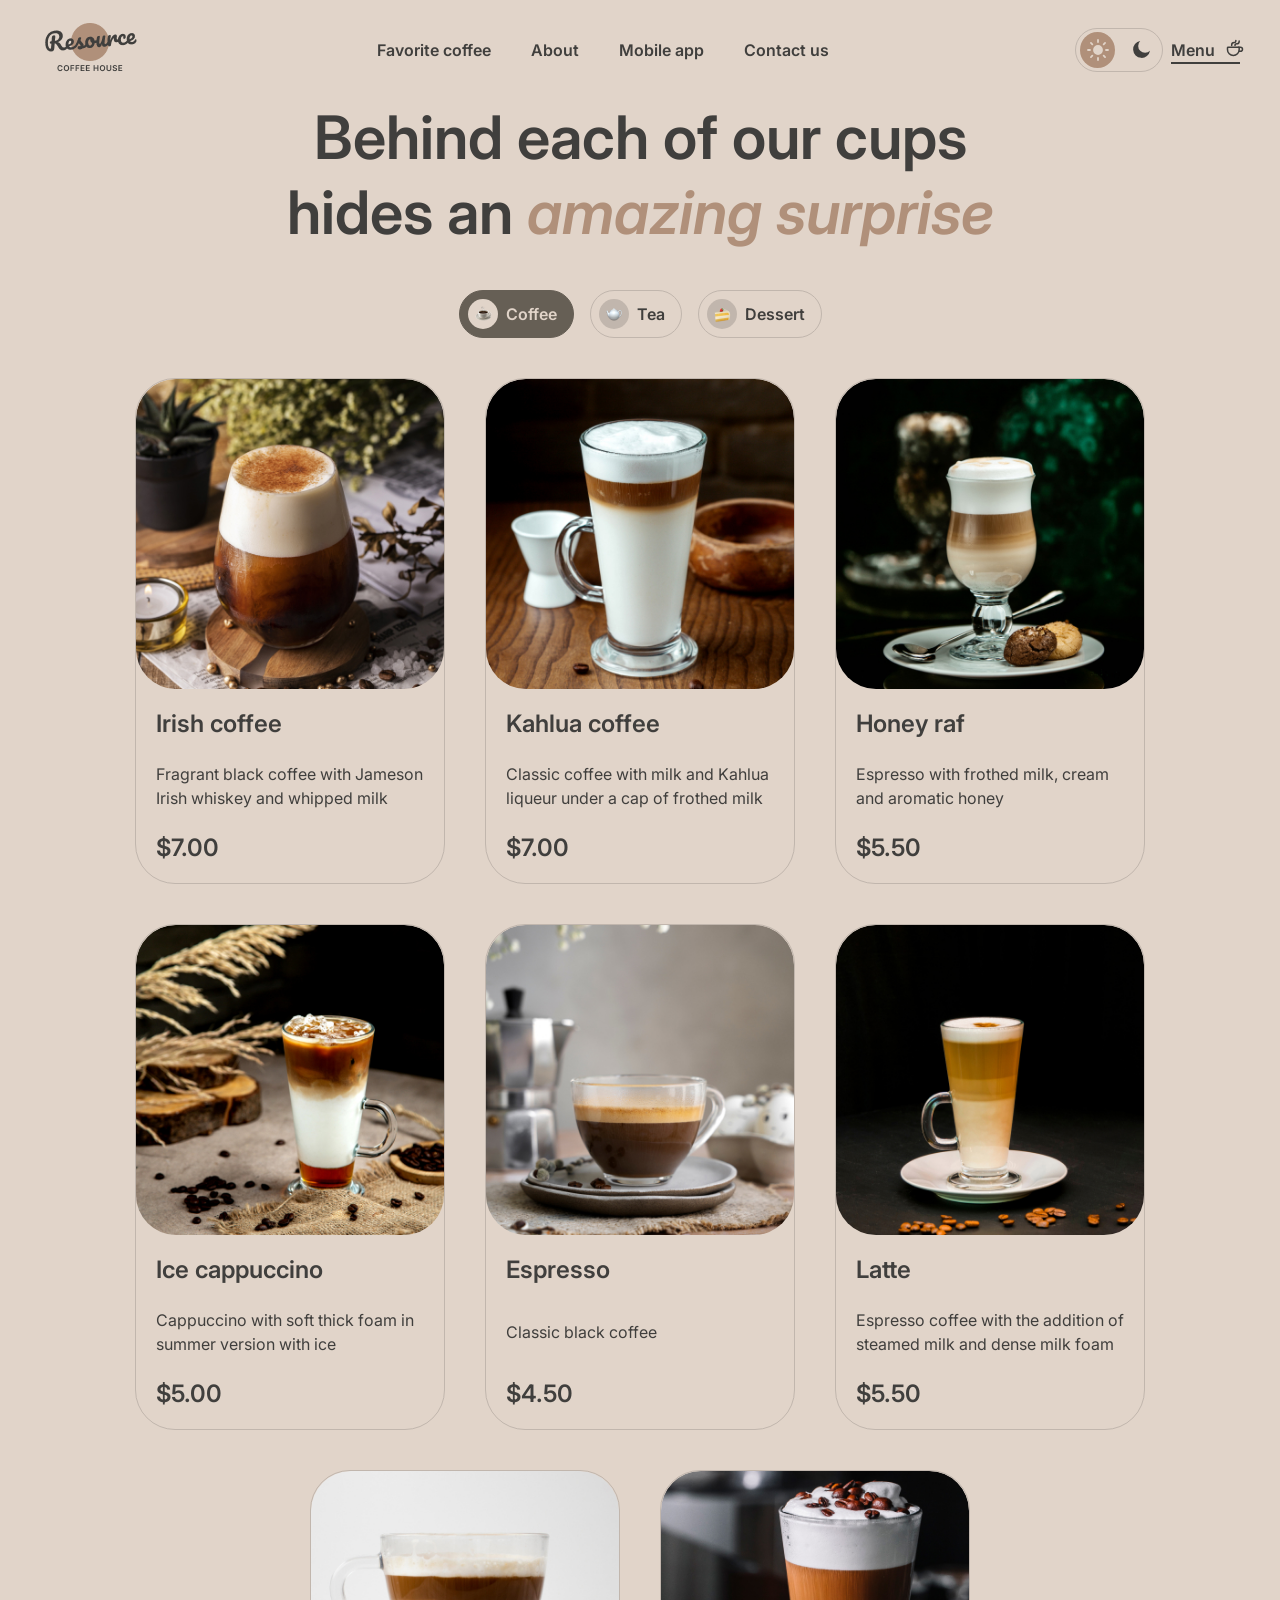
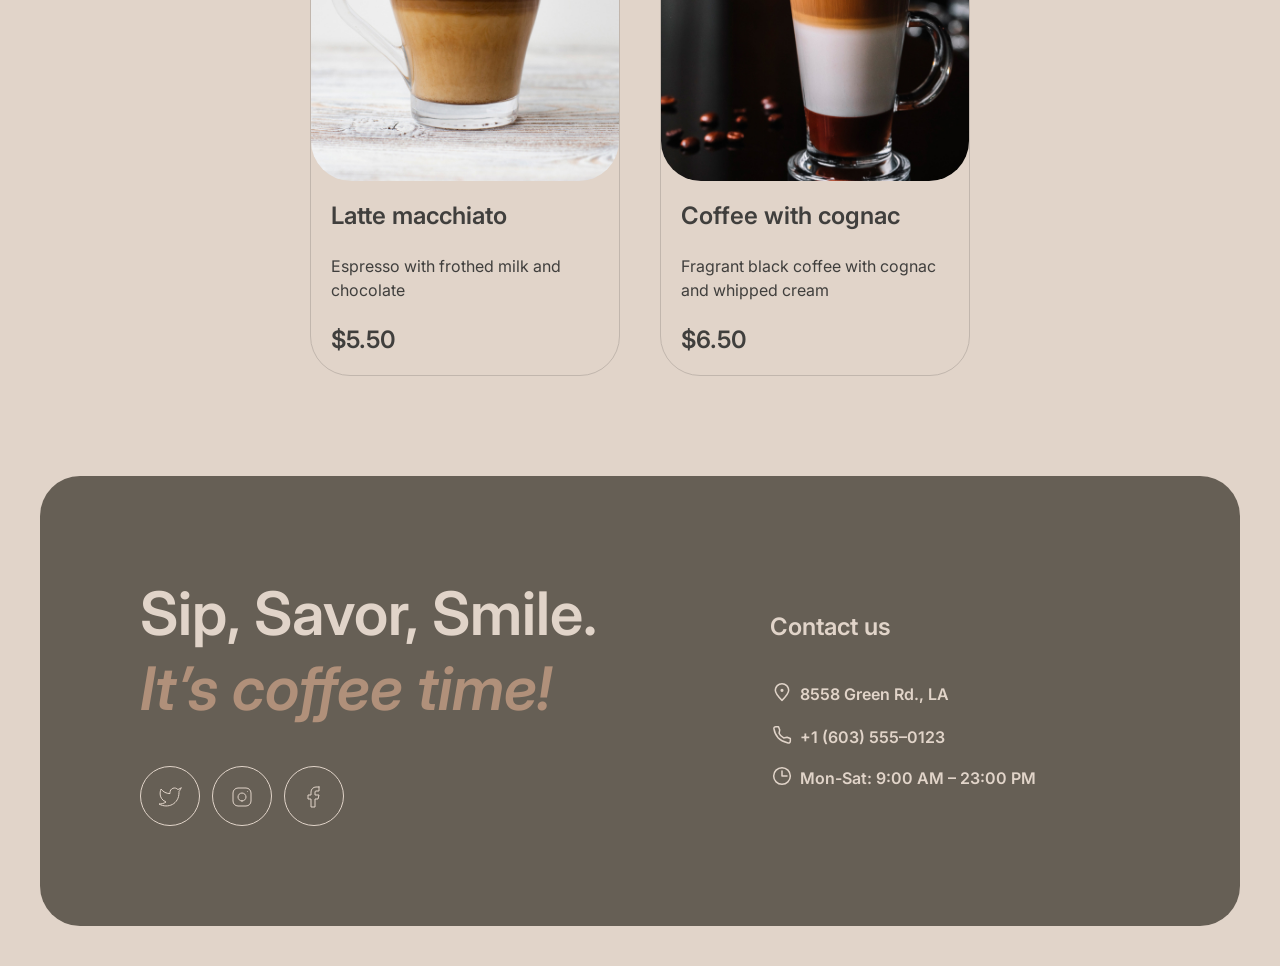
==== commit fc37d235: "Merge cf0289f231ffa33a6f82d1c2efaee8dee0548783 into de86d2e2ecd5a54d9484137b9291ba60fc474e0c" ====
--- a/coffee-house/menu/index.html
+++ b/coffee-house/menu/index.html
@@ -78,18 +78,18 @@
                     <div class="main-offer__content-item">
                         <div class="main-offer__content-item-tab-active coffee">
                             <div class="main-offer__content-item-tab-image-active"><img src="images/tab-item1.png"
-                                    alt="Coffee"></div>
+                                    alt="Coffee category icon"></div>
                             <div class="main-offer__content-item-text-active">Coffee</div>
                         </div>
                         <div class="main-offer__content-item-tab tea">
                             <div class="main-offer__content-item-tab-image">
-                                <img src="images/tab-item2.png" alt="Tea">
+                                <img src="images/tab-item2.png" alt="Tea category icon">
                             </div>
                             <div class="main-offer__content-item-text">Tea</div>
                         </div>
                         <div class="main-offer__content-item-tab dessert">
                             <div class="main-offer__content-item-tab-image">
-                                <img src="images/tab-item3.png" alt="Dessert">
+                                <img src="images/tab-item3.png" alt="Dessert category icon">
                             </div>
                             <div class="main-offer__content-item-text">Dessert</div>
                         </div>
@@ -191,11 +191,11 @@
                     <div>
                         <ul class="footer__social">
                             <li class="footer__social-item"><a href="#" class="footer__social-link"><img
-                                        src="images/twitter.svg" alt="twitter" class="footer__social-img"></a></li>
+                                        src="images/twitter.svg" alt="Twitter social link" class="footer__social-img"></a></li>
                             <li class="footer__social-item"><a href="#" class="footer__social-link"><img
-                                        src="images/instagram.svg" alt="instagram" class="footer__social-img"></a></li>
+                                        src="images/instagram.svg" alt="Instagram social link" class="footer__social-img"></a></li>
                             <li class="footer__social-item"><a href="#" class="footer__social-link"><img
-                                        src="images/facebook.svg" alt="facebook" class="footer__social-img"></a></li>
+                                        src="images/facebook.svg" alt="Facebook social link" class="footer__social-img"></a></li>
                         </ul>
                     </div>
                 </div>
@@ -222,15 +222,15 @@
                 <div class="popup__text">Classic coffee with milk and Kahlua liqueur under a cap of frothed milk</div>
                 <div>Size</div>
                 <div class="popup__sizes">
-                    <div class="popup__size">S 200 ml</div>
-                    <div class="popup__size">M 300 ml</div>
-                    <div class="popup__size">L 400 ml</div>
+                    <div class="popup__size"><span class="popup__option-label">S</span>200 ml</div>
+                    <div class="popup__size"><span class="popup__option-label">M</span>300 ml</div>
+                    <div class="popup__size"><span class="popup__option-label">L</span>400 ml</div>
                 </div>
                 <div>Additives</div>
                 <div class="popup__additives">
-                    <div class="popup__additive">1 Sugar</div>
-                    <div class="popup__additive">2 Cinnamon</div>
-                    <div class="popup__additive">3 Syrup</div>
+                    <div class="popup__additive"><span class="popup__option-label">1</span>Sugar</div>
+                    <div class="popup__additive"><span class="popup__option-label">2</span>Cinnamon</div>
+                    <div class="popup__additive"><span class="popup__option-label">3</span>Syrup</div>
                 </div>
                 <div class="popup__total">
                     <div>Total:</div>
--- a/coffee-house/menu/css/style.css
+++ b/coffee-house/menu/css/style.css
@@ -70,6 +70,10 @@
         color 0.2s ease;
 }
 
+body.scroll-lock {
+    overflow: hidden;
+}
+
 a {
     text-decoration: none;
     color: inherit;
@@ -781,13 +785,15 @@
     height: 506px;
     border: 1px solid var(--color-border-soft);
     border-radius: 40px;
+    overflow: hidden;
 }
 
 .category__content-item-image {
+    display: block;
     width: 100%;
-    max-height: 310px;
-    object-fit: contain;
-    border-radius: 40px
+    height: 310px;
+    object-fit: cover;
+    border-radius: 40px;
 }
 
 .category__content-item-text {
@@ -1020,10 +1026,12 @@
     font-size: 16px;
     font-weight: 600;
     line-height: 24px;
+    flex-shrink: 0;
 }
 
 .popup__sizes {
     display: flex;
+    flex-wrap: wrap;
     gap: 8px;
 }
 
@@ -1035,16 +1043,29 @@
     text-align: center;
     border: 1px var(--color-text-primary) solid;
     border-radius: 100px;
-    width: 116px;
+    min-width: 116px;
     height: 46px;
+    padding: 0 16px 0 8px;
     color: var(--color-text-primary);
     font-size: 16px;
     font-weight: 600;
     line-height: 24px;
 }
 
+.popup__option-label {
+    display: flex;
+    align-items: center;
+    justify-content: center;
+    width: 30px;
+    height: 30px;
+    border-radius: 100%;
+    background-color: var(--color-border-soft);
+    color: var(--color-text-primary);
+}
+
 .popup__additives {
     display: flex;
+    flex-wrap: wrap;
     gap: 8px;
 }
 
@@ -1056,12 +1077,30 @@
     text-align: center;
     border: 1px var(--color-text-primary) solid;
     border-radius: 100px;
-    width: 116px;
+    min-width: 116px;
     height: 46px;
+    padding: 0 16px 0 8px;
     color: var(--color-text-primary);
     font-size: 16px;
     font-weight: 600;
     line-height: 24px;
+}
+
+.popup__size,
+.popup__additive {
+    cursor: pointer;
+    background-color: transparent;
+    font: inherit;
+}
+
+.popup__option-active {
+    border-color: var(--color-border-strong);
+    color: var(--color-text-inverse);
+    background-color: var(--color-border-strong);
+}
+
+.popup__option-active .popup__option-label {
+    background-color: var(--color-bg-primary);
 }
 
 @media(max-width:768px) {
@@ -1131,6 +1170,22 @@
     }
 }
 
+@media(max-width:767px) {
+    .popup {
+        padding-left: 5px;
+        padding-right: 5px;
+    }
+
+    .popup__content {
+        margin-left: 0;
+        margin-right: 0;
+    }
+
+    .popup__image-container {
+        display: none;
+    }
+}
+
 @media(max-width:750px) {
     .favorite__slider-item {
         display: none;
@@ -1229,4 +1284,4 @@
     .main-offer__content-item {
         gap: 8px;
     }
-}+}
